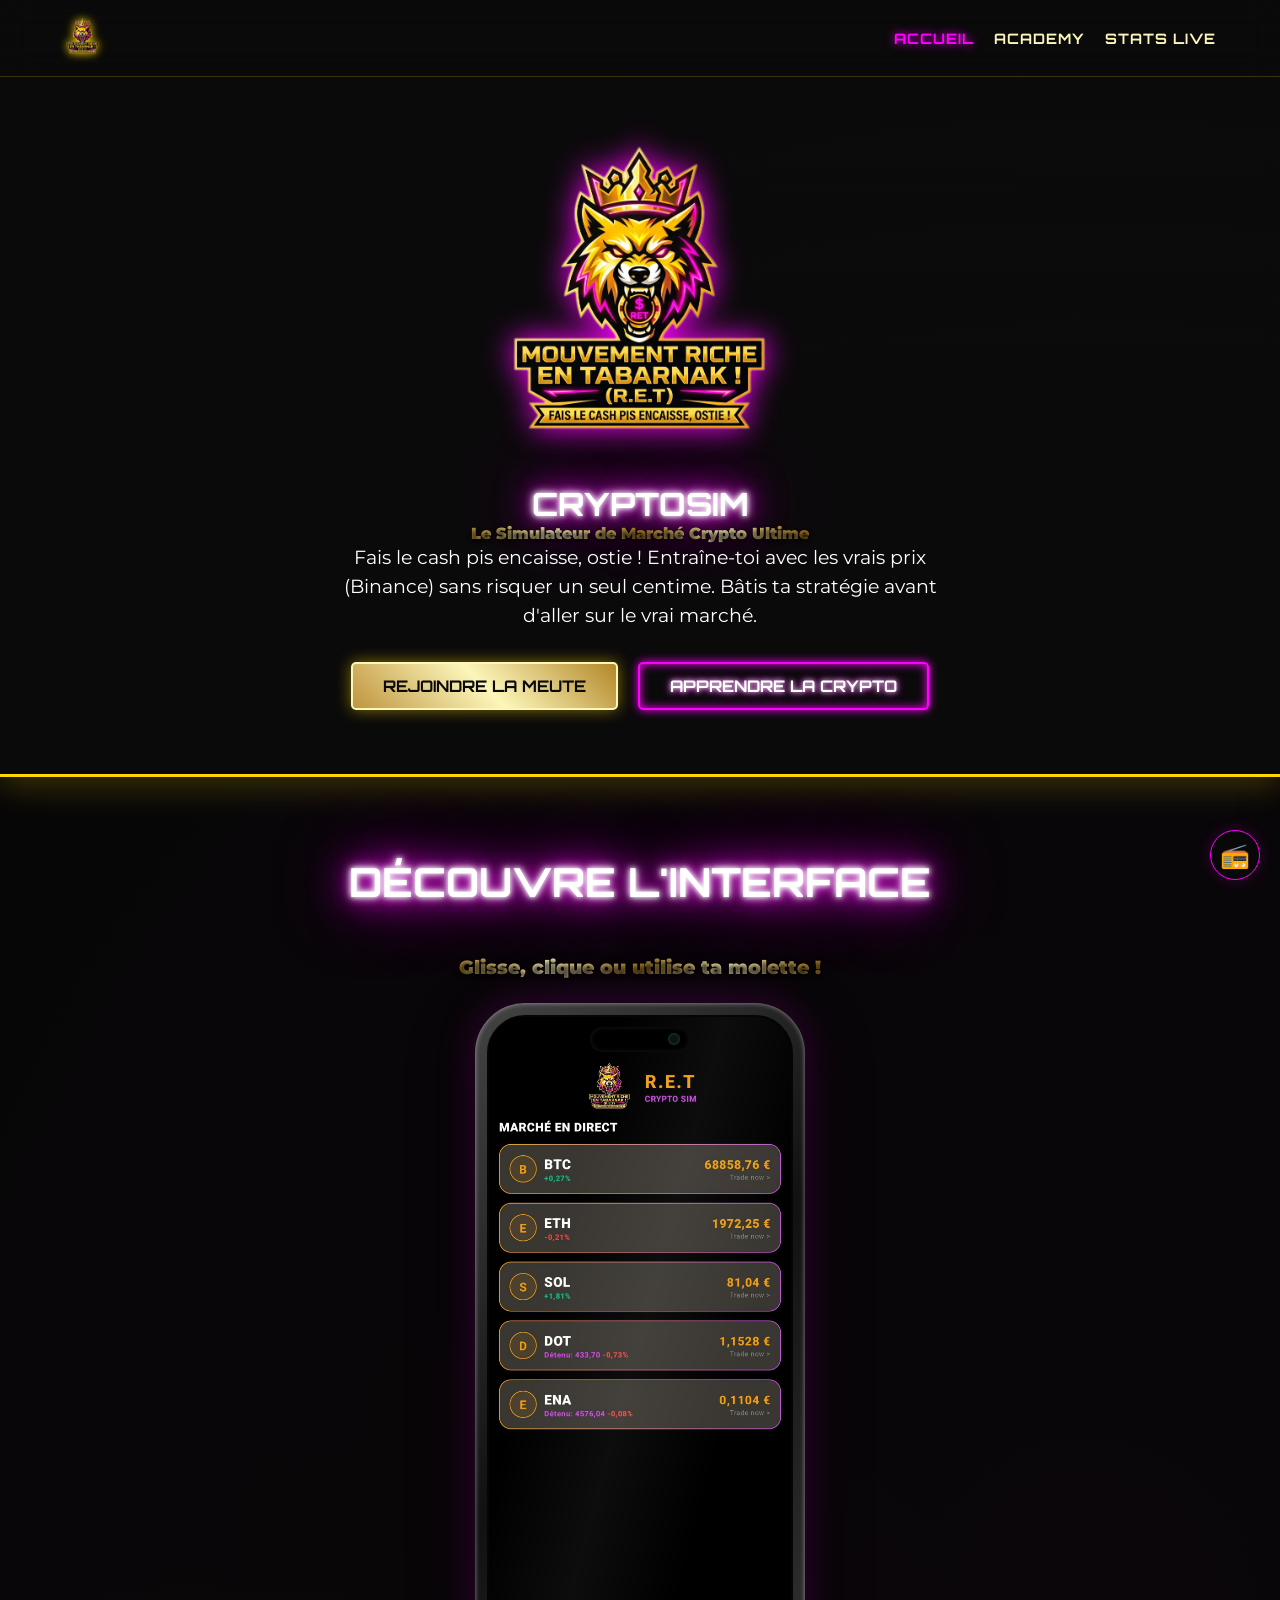
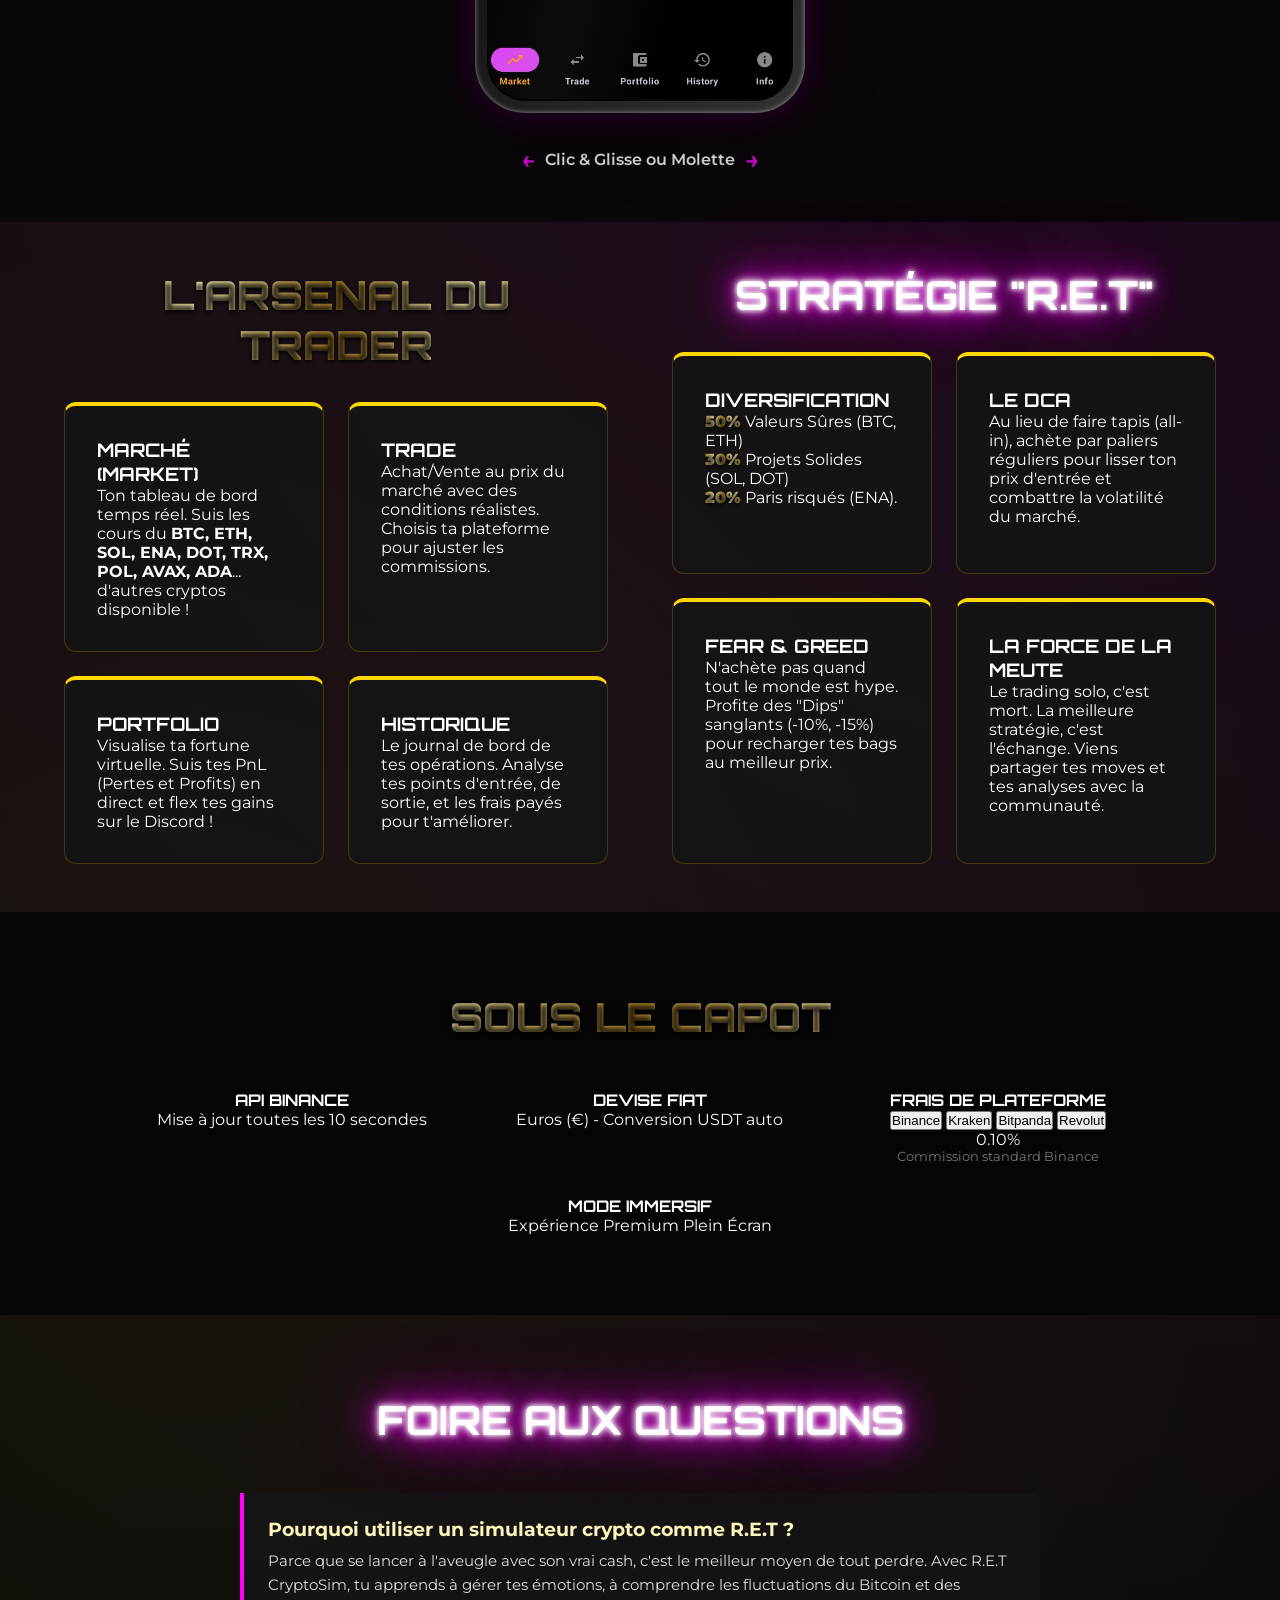
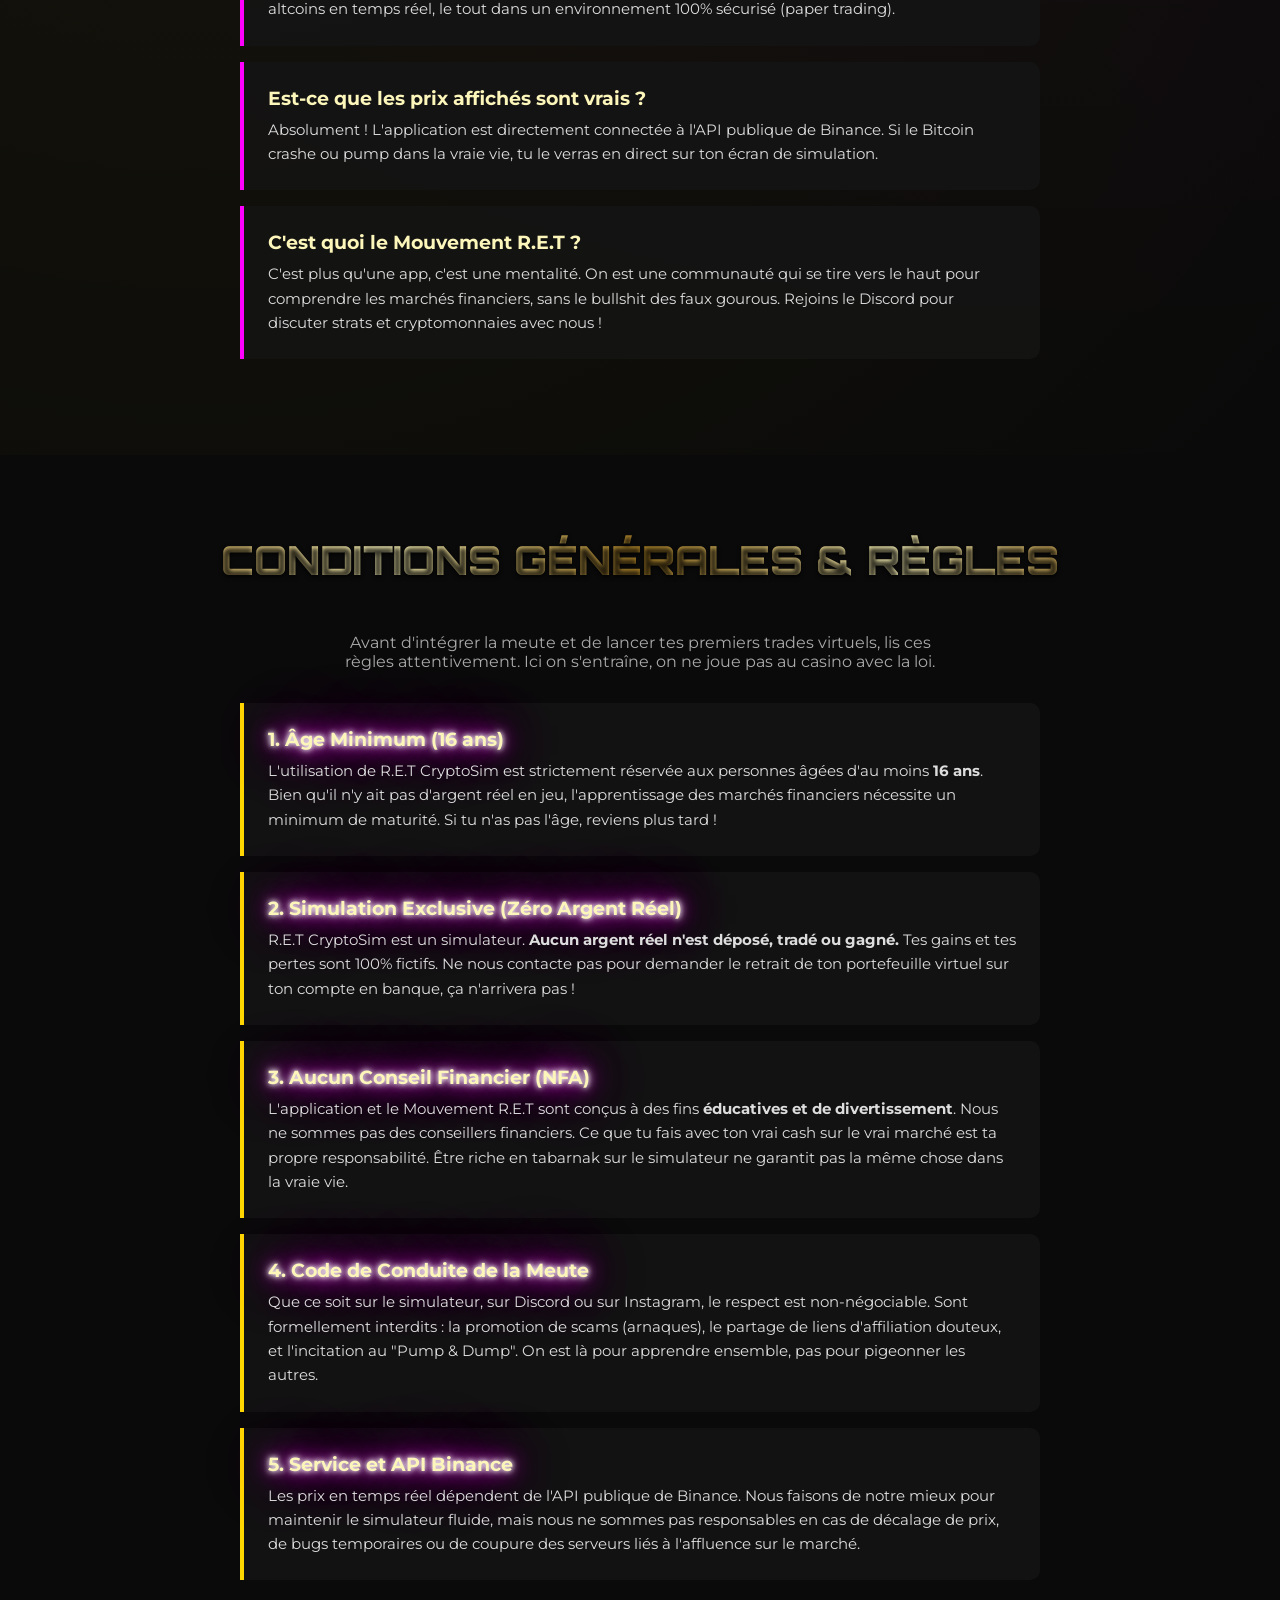
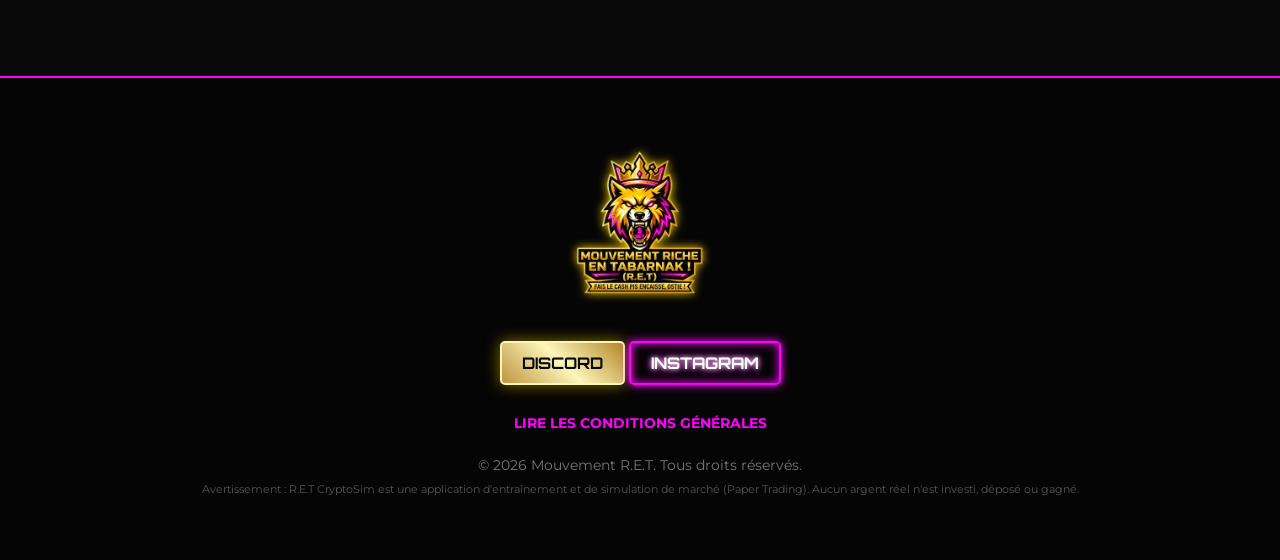
==== index.html @ 74e6efc5 "Add files via upload" ====
<!DOCTYPE html>
<html lang="fr">
<head>
    <meta charset="UTF-8">
    <meta name="viewport" content="width=device-width, initial-scale=1.0">
	
	<link rel="icon" type="image/png" href="favicon.png">
    <link rel="apple-touch-icon" href="favicon.png">
    
    <title>Mouvement R.E.T - Sim Trading Crypto (Riche en Tabarnak)</title>
    <meta name="description" content="Deviens Riche en Tabarnak sans risquer ton loyer. R.E.T CryptoSim est le simulateur ultime pour s'entraîner au trading de cryptos (BTC, ETH, SOL) avec les vrais prix Binance en temps réel.">
    <meta name="keywords" content="R.E.T CryptoSim, simulateur crypto, simulation trading, prix binance temps réel, apprendre trading crypto, riche en tabarnak, portefeuille crypto virtuel">
    <meta name="author" content="Mouvement R.E.T">

    <meta property="og:type" content="website">
    <meta property="og:url" content="https://mret.fr/"> 
    <meta property="og:title" content="R.E.T CryptoSim - Entraîne-toi au trading crypto">
    <meta property="og:description" content="Simule tes trades avec les vrais prix du marché. Zéro perte, 100% adrénaline. Rejoins la meute !">
    <meta property="og:image" content="https://mret.fr/RET01.png"> 
    <meta name="twitter:card" content="summary_large_image">
    <meta name="twitter:title" content="R.E.T CryptoSim">
    <meta name="twitter:description" content="Fais le cash pis encaisse. Le simulateur crypto réaliste branché sur Binance.">
    <meta name="twitter:image" content="https://mret.fr/RET01.png">

    <link href="https://fonts.googleapis.com/css2?family=Montserrat:wght@400;600;800&family=Orbitron:wght@700;900&display=swap" rel="stylesheet">
    <link rel="stylesheet" href="theme.css">
    <style>
        /* Specific page adjustments if any */
        header {
            position: relative;
            display: flex;
            flex-direction: column;
            align-items: center;
            justify-content: center;
            text-align: center;
            padding: 8rem 2rem 4rem 2rem;
            background: linear-gradient(to bottom, rgba(10,10,10,0.6), rgba(10,10,10,1)), url('RET01.png') center/cover no-repeat;
            border-bottom: 3px solid var(--gold-main);
            box-shadow: 0 10px 30px rgba(255, 215, 0, 0.2);
        }

        .logo-main {
            max-width: 300px;
            margin-bottom: 2rem;
            filter: drop-shadow(0 0 15px var(--neon-pink));
        }

        /* Phone Mockup Section */
        #app-preview {
            background-color: rgba(5, 5, 5, 0.8);
            text-align: center;
            display: flex;
            flex-direction: column;
            align-items: center;
            padding-bottom: 3rem; 
        }

        .phone-mockup {
            width: 330px;
            height: 710px;
            border-radius: 50px;
            padding: 12px;
            background: linear-gradient(135deg, #444, #111, #333);
            position: relative;
            box-shadow: 
                0 0 40px rgba(255, 0, 255, 0.2), 
                0 20px 60px rgba(0,0,0,0.9),
                inset 0 0 5px rgba(255, 255, 255, 0.5);
            margin-top: 1.5rem;
        }

        .phone-inner {
            width: 100%; height: 100%;
            background-color: #000; border-radius: 38px;
            position: relative; overflow: hidden; border: 2px solid #050505;
        }

        .phone-notch {
            position: absolute; top: 10px; left: 50%; transform: translateX(-50%);
            width: 100px; height: 25px; background: #000; border-radius: 20px;
            z-index: 10; display: flex; align-items: center; justify-content: flex-end;
            padding-right: 10px; box-shadow: inset 0 0 5px rgba(255,255,255,0.1);
        }

        .phone-notch::after {
            content: ''; width: 12px; height: 12px; background: #111;
            border-radius: 50%; box-shadow: inset 0 0 3px rgba(0, 255, 255, 0.3);
        }

        .phone-glare {
            position: absolute; top: 0; left: 0; width: 150%; height: 150%;
            background: linear-gradient(105deg, rgba(255,255,255,0) 30%, rgba(255,255,255,0.05) 45%, rgba(255,255,255,0) 60%);
            z-index: 5; pointer-events: none; transform: translateX(-20%);
        }

        .phone-screen {
            display: flex; width: 100%; height: 100%; overflow-x: auto;
            scroll-snap-type: x mandatory; scrollbar-width: none;
            -ms-overflow-style: none; cursor: grab;
        }

        .phone-screen:active { cursor: grabbing; }
        .phone-screen::-webkit-scrollbar { display: none; }

        .phone-screen img {
            width: 100%; height: 100%; object-fit: cover;
            flex-shrink: 0; scroll-snap-align: center; pointer-events: none;
        }

        .swipe-indicator {
            margin-top: 2rem; font-size: 1rem; font-weight: 600;
            color: #fff; display: flex; align-items: center; gap: 10px; opacity: 0.8;
        }

        .swipe-icon {
            display: inline-block; animation: swipeAnim 2s infinite ease-in-out;
            color: var(--neon-pink); font-size: 1.5rem;
        }

        @keyframes swipeAnim {
            0% { transform: translateX(-15px); }
            50% { transform: translateX(15px); }
            100% { transform: translateX(-15px); }
        }

        .two-columns {
            display: flex;
            flex-wrap: wrap;
            gap: 4rem;
            padding: 3rem 5%; 
        }

        .col {
            flex: 1;
            min-width: 320px;
            display: flex;
            flex-direction: column;
        }

        .features-grid {
            display: grid;
            grid-template-columns: repeat(2, 1fr); 
            gap: 1.5rem;
            height: 100%; 
        }

        .tech-specs {
            display: flex; justify-content: space-around; flex-wrap: wrap;
            gap: 2rem; text-align: center;
        }

        .faq-container {
            max-width: 800px;
            margin: 0 auto;
        }
        .faq-item {
            background: var(--card-bg);
            border-left: 4px solid var(--neon-pink);
            margin-bottom: 1rem;
            padding: 1.5rem;
            border-radius: 0 10px 10px 0;
        }
        .faq-item h3 {
            color: var(--gold-light);
            margin-bottom: 0.5rem;
            font-size: 1.2rem;
            text-transform: none;
            font-family: 'Montserrat', sans-serif;
        }
        .faq-item p {
            color: #ddd;
            line-height: 1.6;
            font-size: 0.95rem;
        }



        @media (max-width: 1024px) {
            .two-columns { flex-direction: column; gap: 4rem; }
        }

        @media (max-width: 768px) {
            header h1 { font-size: 2.5rem; }
            section { padding: 2.5rem 5%; }
            .two-columns { gap: 3rem; }
            .features-grid { grid-template-columns: 1fr; }
        }
    </style>
</head>
<body>

    <nav class="navbar">
        <a href="index.html"><img src="RETtransp.jpg" alt="Logo R.E.T" class="nav-logo"></a>
        <div class="nav-links">
            <a href="index.html" class="nav-link active">Accueil</a>
            <a href="academy.html" class="nav-link">Academy</a>
            <a href="analytics.html" class="nav-link">Stats Live</a>
        </div>
    </nav>

    <main id="app-content">
    <header>
        <img src="RETtransp.jpg" alt="Logo R.E.T CryptoSim" class="logo-main">
        
        <h1 class="neon-pink-text">CryptoSim</h1>
        <p class="subtitle gold-text">Le Simulateur de Marché Crypto Ultime</p> 
        
        <p style="max-width: 600px; margin: 0 auto 2rem auto; font-size: 1.2rem; line-height: 1.5;">
            Fais le cash pis encaisse, ostie ! Entraîne-toi avec les vrais prix (Binance) sans risquer un seul centime. Bâtis ta stratégie avant d'aller sur le vrai marché.
        </p>
        <div class="btn-container" style="display: flex; gap: 20px; justify-content: center; flex-wrap: wrap;">
            <a href="https://discord.gg/yRrKqXx8cf" target="_blank" class="btn btn-gold">Rejoindre la Meute</a>
            <a href="academy.html" class="btn btn-neon">Apprendre la Crypto</a>
        </div>
    </header>

    <section id="app-preview">
        <h2 class="section-title neon-pink-text">Découvre l'Interface</h2>
        <p class="gold-text" style="font-size: 1.2rem;">Glisse, clique ou utilise ta molette !</p>
        
        <div class="phone-mockup">
            <div class="phone-inner">
                <div class="phone-notch"></div>
                <div class="phone-glare"></div>
                <div class="phone-screen" id="carousel">
                    <img src="Screenshot_2026-05-11-16-02-59-925_ret.cryptosim.jpg" alt="Écran Market - Suivi des prix cryptomonnaies Binance en direct">
                    <img src="Screenshot_2026-05-11-16-03-04-369_ret.cryptosim.jpg" alt="Écran Trade - Passer un ordre d'achat crypto fictif">
                    <img src="Screenshot_2026-05-11-16-03-09-014_ret.cryptosim.jpg" alt="Écran Portfolio - Suivre l'évolution de son portefeuille crypto virtuel">
                    <img src="Screenshot_2026-05-11-16-03-13-149_ret.cryptosim.jpg" alt="Écran Historique - Journal de trading et historique des transactions">
                    <img src="Screenshot_2026-05-11-18-30-07-922_ret.cryptosim.jpg" alt="Écran Info - Configuration et stratégie d'investissement R.E.T">
                </div>
            </div>
        </div>
        
        <div class="swipe-indicator">
            <span class="swipe-icon">←</span> Clic & Glisse ou Molette <span class="swipe-icon">→</span>
        </div>
    </section>

    <section id="dashboard" class="two-columns">
        
        <div class="col">
            <h2 class="section-title gold-text" style="margin-bottom: 2rem;">L'Arsenal du Trader</h2>
            <div class="features-grid">
                <div class="card">
                    <h3>Marché (Market)</h3>
                    <p>Ton tableau de bord temps réel. Suis les cours du <strong>BTC, ETH, SOL, ENA, DOT, TRX, POL, AVAX, ADA</strong>... d'autres cryptos disponible !</p>
                </div>
                <div class="card">
                    <h3>Trade</h3>
                    <p>Achat/Vente au prix du marché avec des conditions réalistes. Choisis ta plateforme pour ajuster les commissions.</p>
                </div>
                <div class="card">
                    <h3>Portfolio</h3>
                    <p>Visualise ta fortune virtuelle. Suis tes PnL (Pertes et Profits) en direct et flex tes gains sur le Discord !</p>
                </div>
                <div class="card">
                    <h3>Historique</h3>
                    <p>Le journal de bord de tes opérations. Analyse tes points d'entrée, de sortie, et les frais payés pour t'améliorer.</p>
                </div>
            </div>
        </div>

        <div class="col">
            <h2 class="section-title neon-pink-text" style="margin-bottom: 2rem;">Stratégie "R.E.T"</h2>
            <div class="features-grid">
                <div class="card">
                    <h3>Diversification</h3>
                    <p><strong class="gold-text">50%</strong> Valeurs Sûres (BTC, ETH)<br><strong class="gold-text">30%</strong> Projets Solides (SOL, DOT)<br><strong class="gold-text">20%</strong> Paris risqués (ENA).</p>
                </div>
                <div class="card">
                    <h3>Le DCA</h3>
                    <p>Au lieu de faire tapis (all-in), achète par paliers réguliers pour lisser ton prix d'entrée et combattre la volatilité du marché.</p>
                </div>
                <div class="card">
                    <h3>Fear & Greed</h3>
                    <p>N'achète pas quand tout le monde est hype. Profite des "Dips" sanglants (-10%, -15%) pour recharger tes bags au meilleur prix.</p>
                </div>
                <div class="card">
                    <h3>La Force de la Meute</h3>
                    <p>Le trading solo, c'est mort. La meilleure stratégie, c'est l'échange. Viens partager tes moves et tes analyses avec la communauté.</p>
                </div>
            </div>
        </div>

    </section>

    <section id="tech" style="background-color: #050505;">
        <h2 class="section-title gold-text">Sous le Capot</h2>
        <div class="tech-specs">
            <div class="spec-item">
                <h4>API Binance</h4>
                <p>Mise à jour toutes les 10 secondes</p>
            </div>
            <div class="spec-item">
                <h4>Devise Fiat</h4>
                <p>Euros (€) - Conversion USDT auto</p>
            </div>
            <div class="spec-item" style="min-width: 250px;">
                <h4>Frais de Plateforme</h4>
                <div class="exchange-selector" id="feeSelector">
                    <button class="exchange-btn active" data-fee="0.10" onclick="updateFee(this, 'Binance')">Binance</button>
                    <button class="exchange-btn" data-fee="0.26" onclick="updateFee(this, 'Kraken')">Kraken</button>
                    <button class="exchange-btn" data-fee="1.49" onclick="updateFee(this, 'Bitpanda')">Bitpanda</button>
                    <button class="exchange-btn" data-fee="1.49" onclick="updateFee(this, 'Revolut')">Revolut</button>
                </div>
                <p class="fee-display"><span id="currentFee">0.10</span>%</p>
                <p id="platformName" style="font-size: 0.8rem; color: #777;">Commission standard Binance</p>
            </div>
            <div class="spec-item">
                <h4>Mode Immersif</h4>
                <p>Expérience Premium Plein Écran</p>
            </div>
        </div>
    </section>

    <section id="faq">
        <h2 class="section-title neon-pink-text">Foire Aux Questions</h2>
        <div class="faq-container">
            <div class="faq-item">
                <h3>Pourquoi utiliser un simulateur crypto comme R.E.T ?</h3>
                <p>Parce que se lancer à l'aveugle avec son vrai cash, c'est le meilleur moyen de tout perdre. Avec R.E.T CryptoSim, tu apprends à gérer tes émotions, à comprendre les fluctuations du Bitcoin et des altcoins en temps réel, le tout dans un environnement 100% sécurisé (paper trading).</p>
            </div>
            <div class="faq-item">
                <h3>Est-ce que les prix affichés sont vrais ?</h3>
                <p>Absolument ! L'application est directement connectée à l'API publique de Binance. Si le Bitcoin crashe ou pump dans la vraie vie, tu le verras en direct sur ton écran de simulation.</p>
            </div>
            <div class="faq-item">
                <h3>C'est quoi le Mouvement R.E.T ?</h3>
                <p>C'est plus qu'une app, c'est une mentalité. On est une communauté qui se tire vers le haut pour comprendre les marchés financiers, sans le bullshit des faux gourous. Rejoins le Discord pour discuter strats et cryptomonnaies avec nous !</p>
            </div>
        </div>
    </section>

    <section id="conditions" style="background-color: var(--bg-black);">
        <h2 class="section-title gold-text">Conditions Générales & Règles</h2>
        <p style="text-align: center; max-width: 600px; margin: 0 auto 2rem auto; color: #aaa;">
            Avant d'intégrer la meute et de lancer tes premiers trades virtuels, lis ces règles attentivement. Ici on s'entraîne, on ne joue pas au casino avec la loi.
        </p>
        
        <div class="faq-container">
            <div class="faq-item" style="border-left-color: var(--gold-main);">
                <h3 class="neon-pink-text">1. Âge Minimum (16 ans)</h3>
                <p>L'utilisation de R.E.T CryptoSim est strictement réservée aux personnes âgées d'au moins <strong>16 ans</strong>. Bien qu'il n'y ait pas d'argent réel en jeu, l'apprentissage des marchés financiers nécessite un minimum de maturité. Si tu n'as pas l'âge, reviens plus tard !</p>
            </div>

            <div class="faq-item" style="border-left-color: var(--gold-main);">
                <h3 class="neon-pink-text">2. Simulation Exclusive (Zéro Argent Réel)</h3>
                <p>R.E.T CryptoSim est un simulateur. <strong>Aucun argent réel n'est déposé, tradé ou gagné.</strong> Tes gains et tes pertes sont 100% fictifs. Ne nous contacte pas pour demander le retrait de ton portefeuille virtuel sur ton compte en banque, ça n'arrivera pas !</p>
            </div>
            
            <div class="faq-item" style="border-left-color: var(--gold-main);">
                <h3 class="neon-pink-text">3. Aucun Conseil Financier (NFA)</h3>
                <p>L'application et le Mouvement R.E.T sont conçus à des fins <strong>éducatives et de divertissement</strong>. Nous ne sommes pas des conseillers financiers. Ce que tu fais avec ton vrai cash sur le vrai marché est ta propre responsabilité. Être riche en tabarnak sur le simulateur ne garantit pas la même chose dans la vraie vie.</p>
            </div>

            <div class="faq-item" style="border-left-color: var(--gold-main);">
                <h3 class="neon-pink-text">4. Code de Conduite de la Meute</h3>
                <p>Que ce soit sur le simulateur, sur Discord ou sur Instagram, le respect est non-négociable. Sont formellement interdits : la promotion de scams (arnaques), le partage de liens d'affiliation douteux, et l'incitation au "Pump & Dump". On est là pour apprendre ensemble, pas pour pigeonner les autres.</p>
            </div>

            <div class="faq-item" style="border-left-color: var(--gold-main);">
                <h3 class="neon-pink-text">5. Service et API Binance</h3>
                <p>Les prix en temps réel dépendent de l'API publique de Binance. Nous faisons de notre mieux pour maintenir le simulateur fluide, mais nous ne sommes pas responsables en cas de décalage de prix, de bugs temporaires ou de coupure des serveurs liés à l'affluence sur le marché.</p>
            </div>
        </div>
    </section>

    <footer>
        <img src="RETtransp.jpg" alt="Logo R.E.T" style="max-width: 150px; filter: drop-shadow(0 0 5px var(--gold-main));">
        <div class="btn-container" style="margin-top: 2rem;">
            <a href="https://discord.gg/yRrKqXx8cf" target="_blank" class="btn btn-gold" style="padding: 10px 20px; font-size: 1rem;">Discord</a>
            <a href="https://www.instagram.com/ret_2027/" target="_blank" class="btn btn-neon" style="padding: 10px 20px; font-size: 1rem;">Instagram</a>
        </div>
        
        <p style="margin-top: 1.5rem;">
            <a href="#conditions" style="color: var(--neon-pink); text-decoration: none; font-size: 0.9rem; font-weight: bold; text-transform: uppercase;">Lire les Conditions Générales</a>
        </p>

        <p style="color: #777; margin-top: 1.5rem; font-size: 0.9rem;">© 2026 Mouvement R.E.T. Tous droits réservés.</p>
        <p style="font-size: 0.7rem; color: #555; margin-top: 0.5rem;">Avertissement : R.E.T CryptoSim est une application d'entraînement et de simulation de marché (Paper Trading). Aucun argent réel n'est investi, déposé ou gagné.</p>
    </footer>

        <script>
            // Script pour le Carrousel Mobile — IIFE to avoid re-declaration on SPA navigation
            (function() {
            const slider = document.getElementById('carousel');
            if (slider) {
                let isDown = false;
                let startX;
                let scrollLeft;

                slider.addEventListener('mousedown', (e) => {
                    isDown = true;
                    slider.style.scrollSnapType = 'none';
                    startX = e.pageX - slider.offsetLeft;
                    scrollLeft = slider.scrollLeft;
                });

                slider.addEventListener('mouseleave', () => {
                    isDown = false;
                    slider.style.scrollSnapType = 'x mandatory';
                });

                slider.addEventListener('mouseup', () => {
                    isDown = false;
                    slider.style.scrollSnapType = 'x mandatory';
                });

                slider.addEventListener('mousemove', (e) => {
                    if (!isDown) return;
                    e.preventDefault();
                    const x = e.pageX - slider.offsetLeft;
                    const walk = (x - startX) * 2;
                    slider.scrollLeft = scrollLeft - walk;
                });

                slider.addEventListener('wheel', (e) => {
                    e.preventDefault(); 
                    const imageWidth = slider.clientWidth;
                    if (e.deltaY > 0) {
                        slider.scrollBy({ left: imageWidth, behavior: 'smooth' });
                    } else {
                        slider.scrollBy({ left: -imageWidth, behavior: 'smooth' });
                    }
                }, { passive: false });
            }
            })();

            // Fee Selector Logic
            function updateFee(btn, platform) {
                // Update buttons
                document.querySelectorAll('.exchange-btn').forEach(b => b.classList.remove('active'));
                btn.classList.add('active');

                // Update text
                const fee = btn.getAttribute('data-fee');
                document.getElementById('currentFee').innerText = fee;
                document.getElementById('platformName').innerText = `Commission standard ${platform}`;
            }
        </script>
    </main>

    <div class="radio-player-widget collapsed" id="radioWidget" onclick="toggleRadioCollapse(event)">
        <div class="radio-toggle" id="radioToggleBtn" onclick="toggleRadioCollapse(event)">✖</div>
        <div class="radio-content" id="radioContent">
            <div class="radio-btn-icon" id="playIcon" onclick="toggleRadio(event)">▶</div>
            <div class="radio-info" onclick="toggleRadio(event)">
                <span class="radio-title">R.E.T Radio</span>
                <span class="radio-status" id="radioStatus">En pause</span>
            </div>
            
            <div class="volume-container" id="volumeContainer">
                <span class="volume-icon" id="muteIcon" onclick="toggleMute(event)">🔊</span>
                <input type="range" id="volSlider" class="volume-slider" min="0" max="1" step="0.01" value="0.5">
            </div>
        </div>
    </div>

    <audio id="retAudio" src="https://stream-289.zeno.fm/3hwzff8eunhvv?zt=eyJhbGciOiJIUzI1NiJ9.eyJzdHJlYW0iOiIzaHd6ZmY4ZXVuaHZ2IiwiaG9zdCI6InN0cmVhbS0yODkuemVuby5mbSIsInJ0dGwiOjUsImp0aSI6Il9GVk5FN3djUmRhNllQQUhZZl9aRkEiLCJpYXQiOjE3Nzg1MjM2MjEsImV4cCI6MTc3ODUyMzY4MX0.fV4Pxn9ZHs5DvtwNcL0A6oMiWC_zOVWSBAC7WTfFqiM" preload="none"></audio>

    <script src="radio.js"></script>
    <script src="router.js"></script>
</body>
</html>
---- theme.css ----
/* RET Global Theme System */
:root {
    --neon-pink: #ff00ff;
    --neon-pink-dark: #b300b3;
    --gold-light: #fcf6ba;
    --gold-main: #ffd700;
    --gold-dark: #aa771c;
    --bg-black: #0a0a0a;
    --card-bg: rgba(20, 20, 20, 0.85);
    --border-color: rgba(255, 215, 0, 0.2);
    --transition-fast: 0.3s ease;
}

* {
    box-sizing: border-box;
    margin: 0;
    padding: 0;
    scroll-behavior: smooth;
}

body {
    background-color: var(--bg-black);
    color: #ffffff;
    font-family: 'Montserrat', sans-serif;
    background-image: 
        radial-gradient(circle at 15% 50%, rgba(255, 215, 0, 0.05) 0%, transparent 50%),
        radial-gradient(circle at 85% 30%, rgba(255, 0, 255, 0.08) 0%, transparent 50%);
    overflow-x: hidden;
}

/* Typography */
h1, h2, h3, h4, .neon-title {
    font-family: 'Orbitron', sans-serif;
    text-transform: uppercase;
    overflow-wrap: break-word;
    hyphens: auto;
}

.neon-pink-text {
    color: #fff;
    text-shadow:
        0 0 5px #fff,
        0 0 10px #fff,
        0 0 20px var(--neon-pink),
        0 0 40px var(--neon-pink),
        0 0 80px var(--neon-pink);
}

.gold-text {
    background: linear-gradient(to right, #bf953f, var(--gold-light), #b38728, var(--gold-light), var(--gold-dark));
    -webkit-background-clip: text;
    background-clip: text;
    color: transparent;
    font-weight: 900;
    text-shadow: 0px 2px 4px rgba(0,0,0,0.8);
}

/* Navigation */
.navbar {
    position: fixed;
    top: 0;
    left: 0;
    right: 0;
    z-index: 1000;
    background: rgba(10, 10, 10, 0.8);
    backdrop-filter: blur(15px);
    border-bottom: 1px solid var(--border-color);
    padding: 1rem 5%;
    display: flex;
    align-items: center;
    justify-content: space-between;
}

.nav-logo {
    height: 40px;
    filter: drop-shadow(0 0 5px var(--gold-main));
}

.nav-links {
    display: flex;
    gap: 20px;
}

.nav-link {
    color: var(--gold-light);
    text-decoration: none;
    font-family: 'Orbitron', sans-serif;
    font-size: 0.9rem;
    font-weight: 700;
    text-transform: uppercase;
    letter-spacing: 1px;
    transition: var(--transition-fast);
}

.nav-link:hover, .nav-link.active {
    color: var(--neon-pink);
    text-shadow: 0 0 10px var(--neon-pink);
}

/* Buttons */
.btn {
    display: inline-block;
    padding: 12px 30px;
    font-size: 1rem;
    font-family: 'Orbitron', sans-serif;
    text-decoration: none;
    text-transform: uppercase;
    font-weight: bold;
    border-radius: 5px;
    transition: var(--transition-fast);
    position: relative;
    overflow: hidden;
    z-index: 1;
    cursor: pointer;
    border: none;
}

.btn-gold {
    background: linear-gradient(45deg, #bf953f, var(--gold-light), #b38728);
    color: var(--bg-black);
    border: 2px solid var(--gold-light);
    box-shadow: 0 0 15px rgba(255, 215, 0, 0.5);
}

.btn-gold:hover {
    box-shadow: 0 0 30px rgba(255, 215, 0, 0.8);
    transform: translateY(-3px);
}

.btn-neon {
    background: transparent;
    color: #fff;
    border: 2px solid var(--neon-pink);
    box-shadow: 0 0 10px var(--neon-pink), inset 0 0 10px var(--neon-pink);
    text-shadow: 0 0 5px #fff, 0 0 10px var(--neon-pink);
}

.btn-neon:hover {
    background: var(--neon-pink);
    box-shadow: 0 0 30px var(--neon-pink), inset 0 0 20px var(--neon-pink-dark);
    transform: translateY(-3px);
}

/* Cards */
.card {
    background: var(--card-bg);
    border: 1px solid var(--border-color);
    border-top: 4px solid var(--gold-main);
    padding: 2rem;
    border-radius: 12px;
    transition: var(--transition-fast);
    position: relative;
    overflow: hidden;
}

.card:hover {
    transform: translateY(-5px);
    box-shadow: 0 10px 30px rgba(255, 215, 0, 0.1);
    border-color: var(--neon-pink);
}

/* Footer */
footer {
    text-align: center;
    padding: 4rem 2rem;
    background: #050505;
    border-top: 2px solid var(--neon-pink);
}

/* Sections */
section {
    padding: 5rem 10%;
}

.section-title {
    text-align: center;
    font-size: clamp(1.8rem, 8vw, 2.5rem);
    margin-bottom: 3rem;
}

/* Utility */
.text-center { text-align: center; }
.m-auto { margin: 0 auto; }

/* =========================================
   GLOBAL UTILITIES & ENHANCEMENTS
   ========================================= */

/* Animations */
.fade-in { 
    animation: fadeIn 0.8s cubic-bezier(0.4, 0, 0.2, 1) forwards; 
    opacity: 0; 
    transform: translateY(20px); 
}
.delay-1 { animation-delay: 0.2s; }
.delay-2 { animation-delay: 0.4s; }

@keyframes fadeIn {
    to { opacity: 1; transform: translateY(0); }
}

/* Grids */
.grid-2 {
    display: grid;
    grid-template-columns: repeat(auto-fit, minmax(300px, 1fr));
    gap: 24px;
    width: 100%;
}

/* Subtitles */
.section-subtitle {
    text-align: center;
    color: #94a3b8;
    max-width: 600px;
    margin: 0 auto 40px;
    line-height: 1.6;
    font-size: 1.1rem;
}

/* Enhanced Card Elements */
.card-label {
    font-size: 0.9rem;
    color: #94a3b8;
    text-transform: uppercase;
    letter-spacing: 1px;
    margin-bottom: 8px;
    font-weight: 600;
}

.card-value {
    font-size: 2.5rem;
    font-weight: 900;
    font-family: 'Orbitron', sans-serif;
    margin-bottom: 16px;
    text-shadow: 0 0 15px rgba(255, 255, 255, 0.1);
}

.card-value.gold { color: var(--gold-main); text-shadow: 0 0 15px rgba(255, 215, 0, 0.4); }
.card-value.purple { color: var(--neon-pink); text-shadow: 0 0 15px rgba(255, 0, 255, 0.4); }

.stat-row {
    display: flex;
    justify-content: space-between;
    align-items: center;
    padding: 10px 0;
    border-top: 1px solid rgba(255, 255, 255, 0.05);
}

.stat-row:first-of-type {
    margin-top: 10px;
}

.stat-label {
    color: #94a3b8;
    font-size: 0.85rem;
    font-weight: 600;
}

.stat-value {
    font-weight: 800;
    font-size: 0.95rem;
}

/* Forms & Inputs */
.input-group {
    display: flex;
    gap: 10px;
    margin-bottom: 15px;
    flex-wrap: wrap;
}

input, select, textarea {
    background: rgba(10, 10, 10, 0.8);
    border: 1px solid var(--border-color);
    color: #fff;
    padding: 12px 16px;
    border-radius: 8px;
    font-family: 'Montserrat', sans-serif;
    font-size: 0.95rem;
    outline: none;
    transition: var(--transition-fast);
}

input:focus, select:focus, textarea:focus {
    border-color: var(--gold-main);
    box-shadow: 0 0 15px rgba(255, 215, 0, 0.2);
}

textarea {
    width: 100%;
    height: 120px;
    resize: vertical;
    line-height: 1.5;
}

/* --- Global Radio Player Widget --- */
.radio-player-widget {
    position: fixed;
    bottom: 20px;
    right: 20px;
    background: rgba(10, 10, 10, 0.85);
    border: 1px solid var(--neon-pink);
    padding: 10px 20px;
    border-radius: 50px;
    display: flex;
    align-items: center;
    gap: 15px;
    z-index: 9999;
    box-shadow: 0 0 15px rgba(255, 0, 255, 0.2);
    transition: all 0.4s cubic-bezier(0.175, 0.885, 0.32, 1.275);
    backdrop-filter: blur(10px);
}

.radio-player-widget:hover {
    box-shadow: 0 0 25px rgba(255, 0, 255, 0.5);
    border-color: var(--gold-main);
}

.radio-player-widget.playing {
    animation: pulse-glow 2s infinite;
}

@keyframes pulse-glow {
    0% { box-shadow: 0 0 10px rgba(255, 0, 255, 0.2); }
    50% { box-shadow: 0 0 30px rgba(255, 0, 255, 0.6); }
    100% { box-shadow: 0 0 10px rgba(255, 0, 255, 0.2); }
}

/* Collapsed State */
.radio-player-widget.collapsed {
    padding: 10px;
    width: 50px;
    height: 50px;
    justify-content: center;
    border-radius: 50%;
    cursor: pointer;
}

.radio-player-widget.collapsed .radio-content {
    display: none;
}

.radio-player-widget.collapsed .radio-toggle {
    display: none; /* Hide minus button */
}

.radio-player-widget.collapsed::after {
    content: "📻";
    font-size: 1.5rem;
    display: block;
}

.radio-content {
    display: flex;
    align-items: center;
    gap: 15px;
}

.radio-toggle {
    cursor: pointer;
    color: #94a3b8;
    display: flex;
    align-items: center;
    justify-content: center;
    transition: 0.3s;
    font-size: 1.2rem;
    padding: 5px;
}

.radio-toggle:hover {
    color: var(--gold-main);
}

.radio-btn-icon, .radio-info {
    cursor: pointer;
}

.radio-btn-icon {
    font-size: 1.5rem;
    color: var(--gold-main);
    text-shadow: 0 0 10px rgba(255, 215, 0, 0.4);
    transition: 0.3s;
    min-width: 30px;
    text-align: center;
}

.radio-btn-icon:hover {
    transform: scale(1.1);
    color: var(--neon-pink);
}

.radio-info {
    display: flex;
    flex-direction: column;
    min-width: 100px;
}

.radio-title {
    font-family: 'Orbitron', sans-serif;
    font-weight: 900;
    font-size: 0.8rem;
    color: var(--gold-light);
    letter-spacing: 1px;
}

.radio-status {
    font-size: 0.7rem;
    color: #94a3b8;
    text-transform: uppercase;
    font-weight: 700;
}

/* Volume System Fix */
.volume-container {
    display: flex;
    align-items: center;
    gap: 12px;
    background: rgba(255, 255, 255, 0.05);
    padding: 5px 15px;
    border-radius: 20px;
    border: 1px solid rgba(255, 215, 0, 0.1);
    flex: 1; /* Take remaining space */
    min-width: 150px;
}

.volume-icon {
    cursor: pointer;
    font-size: 1.2rem;
    transition: 0.3s;
    user-select: none;
}

.volume-icon:hover {
    transform: scale(1.2);
}

.volume-slider {
    -webkit-appearance: none;
    width: 100%;
    height: 6px;
    background: rgba(255, 255, 255, 0.1);
    border-radius: 5px;
    outline: none;
    cursor: pointer;
    border: none; /* Reset default border if any */
    padding: 0;
}

.volume-slider::-webkit-slider-thumb {
    -webkit-appearance: none;
    appearance: none;
    width: 14px;
    height: 14px;
    background: var(--gold-main);
    border-radius: 50%;
    box-shadow: 0 0 10px var(--gold-main);
    transition: 0.2s;
}

.volume-slider::-webkit-slider-thumb:hover {
    background: var(--neon-pink);
    box-shadow: 0 0 15px var(--neon-pink);
    transform: scale(1.2);
}

.volume-slider::-moz-range-thumb {
    width: 14px;
    height: 14px;
    background: var(--gold-main);
    border-radius: 50%;
    border: none;
    box-shadow: 0 0 10px var(--gold-main);
    transition: 0.2s;
}

.volume-slider::-moz-range-thumb:hover {
    background: var(--neon-pink);
    box-shadow: 0 0 15px var(--neon-pink);
    transform: scale(1.2);
}

/* Responsive adjustments */
@media (max-width: 600px) {
    .radio-player-widget:not(.collapsed) {
        width: calc(100% - 40px);
        left: 20px;
        right: 20px;
        padding: 10px 15px;
    }
    
    .radio-info {
        display: none; /* Hide text on small mobiles to save space */
    }
}

/* Binance Sticky Bar */
.binance-sticky {
    position: fixed;
    bottom: 0;
    left: 0;
    right: 0;
    background: rgba(10, 10, 10, 0.98);
    backdrop-filter: blur(15px);
    border-top: 1px solid var(--gold-main);
    padding: 12px 20px;
    display: flex;
    justify-content: center;
    align-items: center;
    gap: 20px;
    z-index: 1000;
    box-shadow: 0 -10px 40px rgba(0,0,0,0.8);
    min-height: 70px;
}

@media (max-width: 768px) {
    .binance-sticky {
        flex-direction: column;
        text-align: center;
        gap: 12px;
        padding: 15px 20px;
    }
}
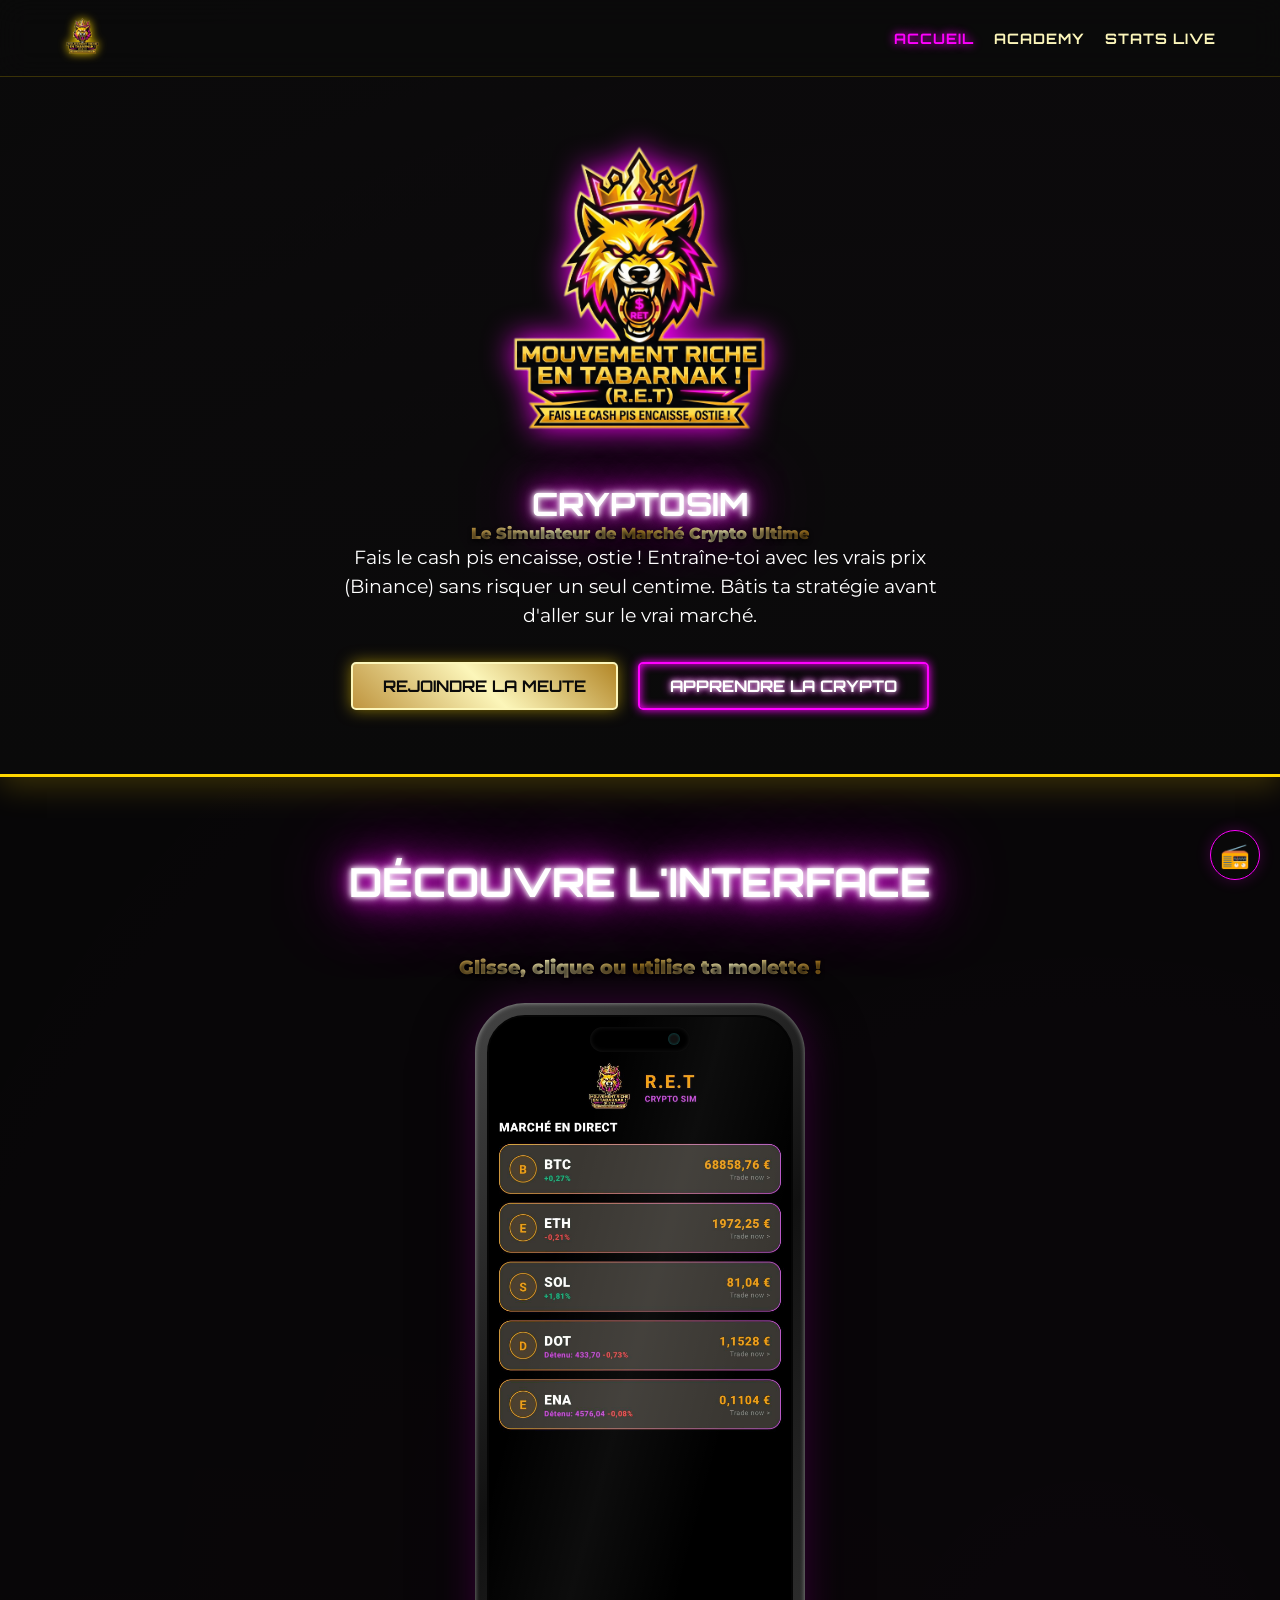
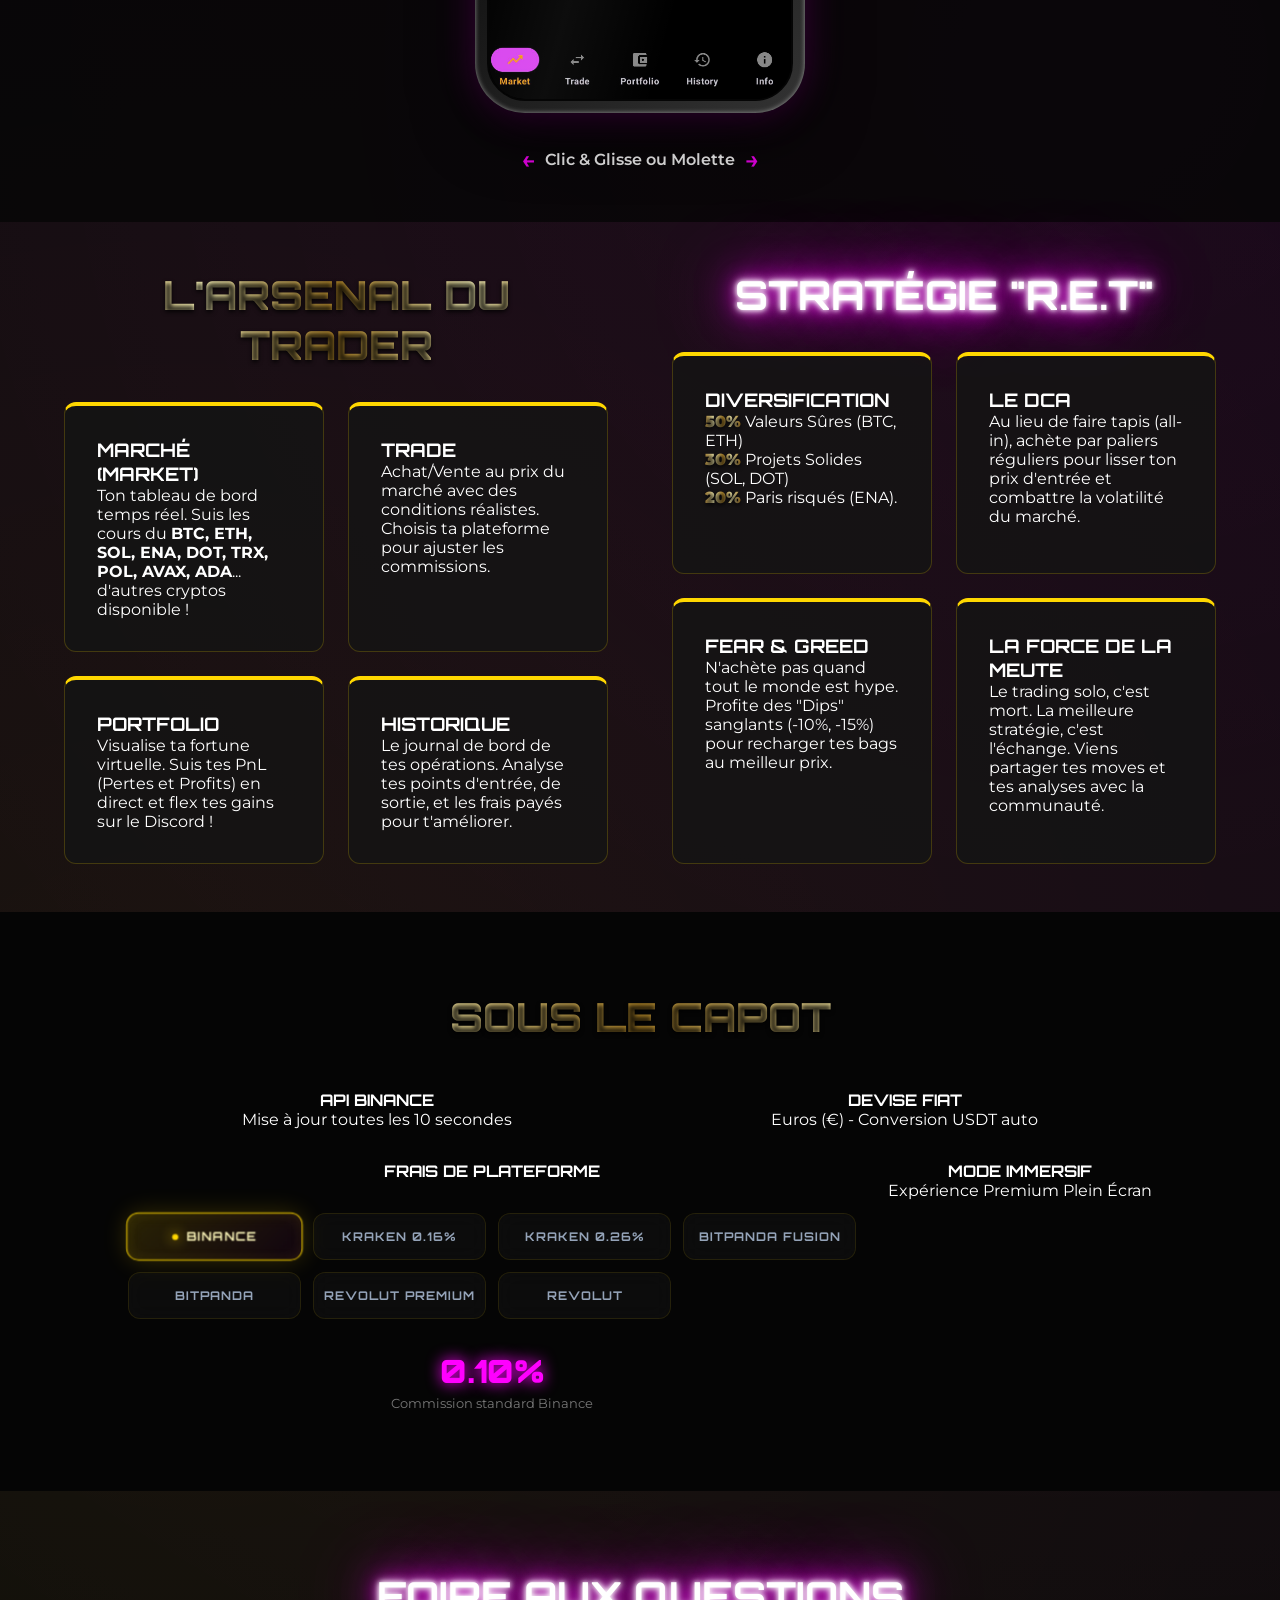
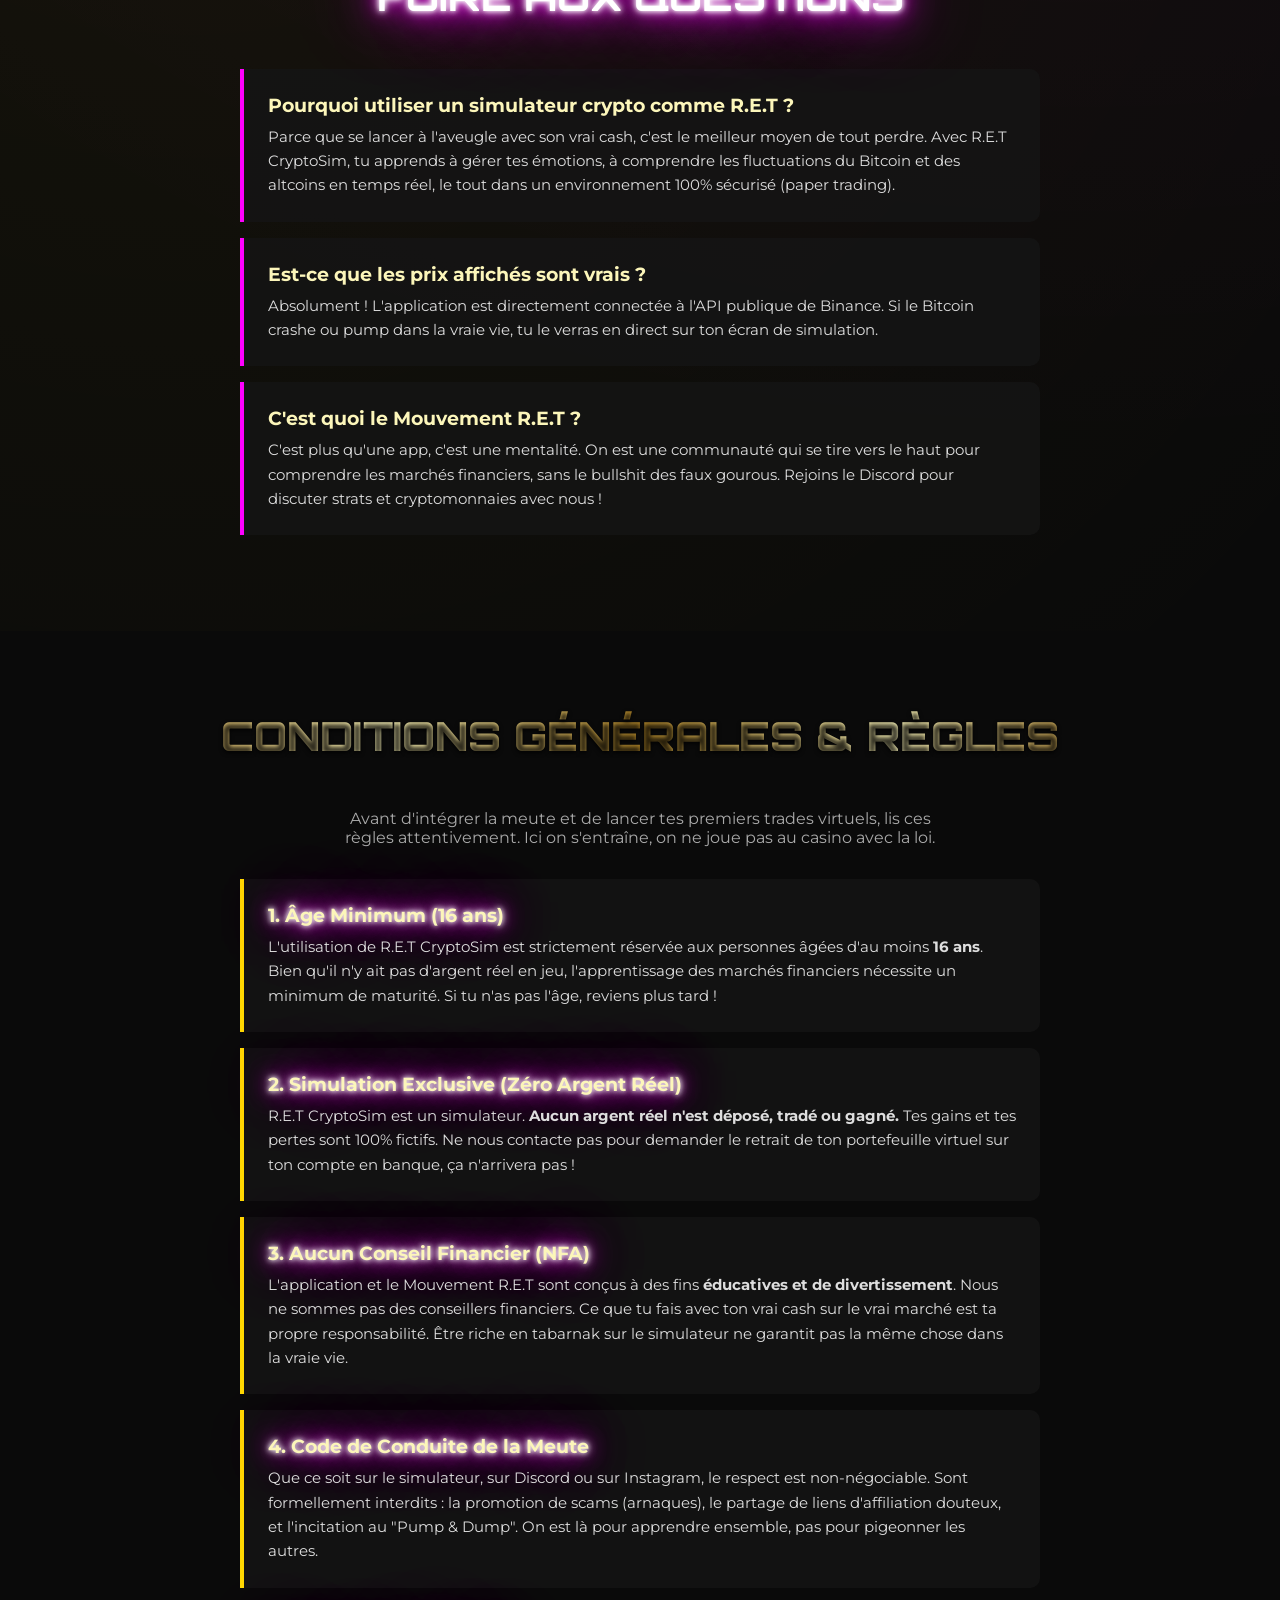
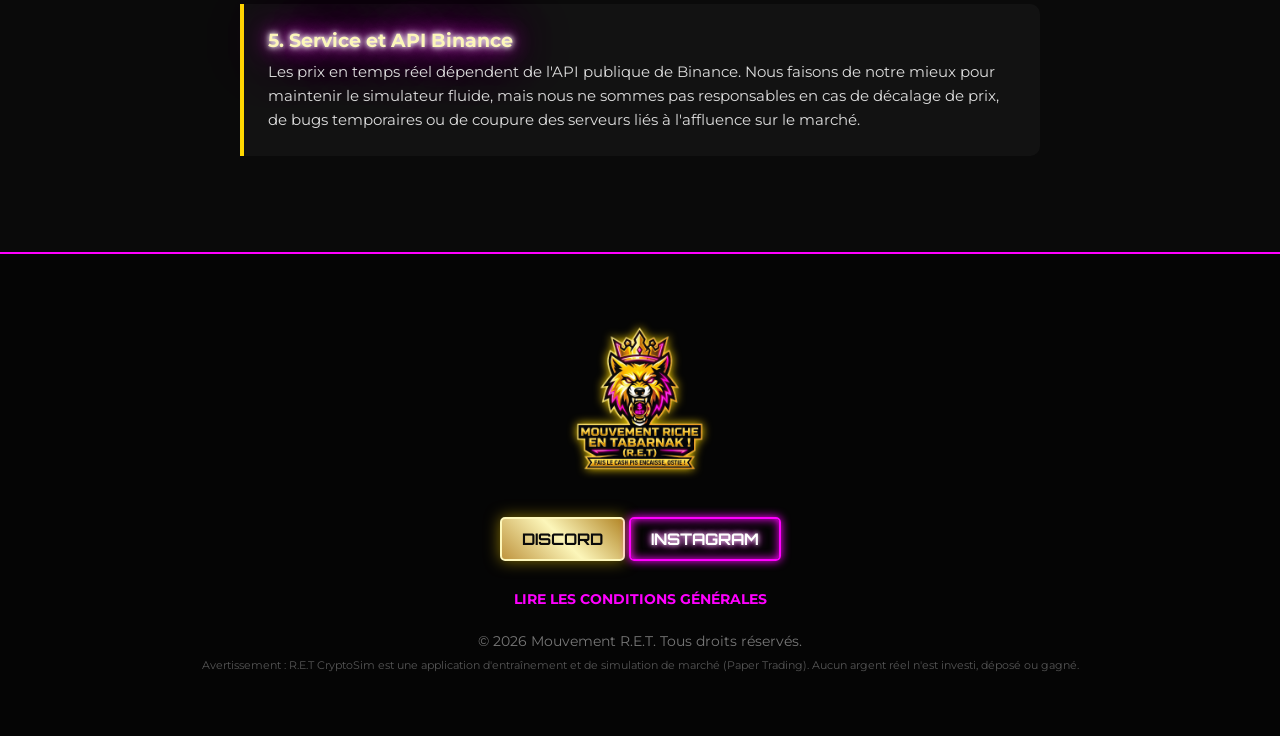
==== commit 3a6527be: "Add files via upload" ====
--- a/index.html
+++ b/index.html
@@ -300,8 +300,11 @@
                 <h4>Frais de Plateforme</h4>
                 <div class="exchange-selector" id="feeSelector">
                     <button class="exchange-btn active" data-fee="0.10" onclick="updateFee(this, 'Binance')">Binance</button>
-                    <button class="exchange-btn" data-fee="0.26" onclick="updateFee(this, 'Kraken')">Kraken</button>
+                    <button class="exchange-btn" data-fee="0.16" onclick="updateFee(this, 'Kraken Pro')">Kraken 0.16%</button>
+                    <button class="exchange-btn" data-fee="0.26" onclick="updateFee(this, 'Kraken')">Kraken 0.26%</button>
+                    <button class="exchange-btn" data-fee="0.25" onclick="updateFee(this, 'Bitpanda Fusion')">Bitpanda Fusion</button>
                     <button class="exchange-btn" data-fee="1.49" onclick="updateFee(this, 'Bitpanda')">Bitpanda</button>
+                    <button class="exchange-btn" data-fee="0.99" onclick="updateFee(this, 'Revolut Premium')">Revolut Premium</button>
                     <button class="exchange-btn" data-fee="1.49" onclick="updateFee(this, 'Revolut')">Revolut</button>
                 </div>
                 <p class="fee-display"><span id="currentFee">0.10</span>%</p>
--- a/theme.css
+++ b/theme.css
@@ -520,3 +520,98 @@
         padding: 15px 20px;
     }
 }
+
+/* Exchange Selector */
+.exchange-selector {
+    display: grid;
+    grid-template-columns: repeat(2, 1fr);
+    gap: 12px;
+    margin: 2rem 0;
+}
+
+.exchange-btn {
+    background: rgba(255, 255, 255, 0.03);
+    backdrop-filter: blur(10px);
+    border: 1px solid rgba(255, 215, 0, 0.1);
+    color: #94a3b8;
+    padding: 15px 10px;
+    border-radius: 12px;
+    cursor: pointer;
+    font-family: 'Orbitron', sans-serif;
+    font-size: 0.75rem;
+    font-weight: 700;
+    text-transform: uppercase;
+    letter-spacing: 1px;
+    transition: all 0.4s cubic-bezier(0.175, 0.885, 0.32, 1.275);
+    position: relative;
+    overflow: hidden;
+    display: flex;
+    align-items: center;
+    justify-content: center;
+    gap: 8px;
+}
+
+.exchange-btn::after {
+    content: '';
+    position: absolute;
+    top: -50%;
+    left: -60%;
+    width: 20%;
+    height: 200%;
+    background: rgba(255, 255, 255, 0.1);
+    transform: rotate(30deg);
+    transition: 0s;
+}
+
+.exchange-btn:hover::after {
+    left: 140%;
+    transition: 0.6s;
+}
+
+.exchange-btn:hover {
+    border-color: var(--neon-pink);
+    color: #fff;
+    transform: translateY(-3px);
+    box-shadow: 0 5px 15px rgba(255, 0, 255, 0.3);
+}
+
+.exchange-btn.active {
+    background: linear-gradient(135deg, rgba(255, 215, 0, 0.15), rgba(255, 0, 255, 0.05));
+    border-color: var(--gold-main);
+    color: var(--gold-light);
+    box-shadow: 
+        0 0 25px rgba(255, 215, 0, 0.2),
+        inset 0 0 15px rgba(255, 215, 0, 0.1);
+    transform: scale(1.02);
+}
+
+.exchange-btn.active::before {
+    content: '';
+    width: 6px;
+    height: 6px;
+    background: var(--gold-main);
+    border-radius: 50%;
+    box-shadow: 0 0 12px var(--gold-main);
+    animation: pulse-gold 2s infinite;
+}
+
+@keyframes pulse-gold {
+    0% { transform: scale(1); opacity: 1; }
+    50% { transform: scale(1.5); opacity: 0.7; }
+    100% { transform: scale(1); opacity: 1; }
+}
+
+.fee-display {
+    font-size: 2rem;
+    font-weight: 900;
+    color: var(--neon-pink);
+    text-shadow: 0 0 15px var(--neon-pink);
+    margin: 15px 0 5px 0;
+    font-family: 'Orbitron', sans-serif;
+}
+
+@media (min-width: 480px) {
+    .exchange-selector {
+        grid-template-columns: repeat(4, 1fr);
+    }
+}
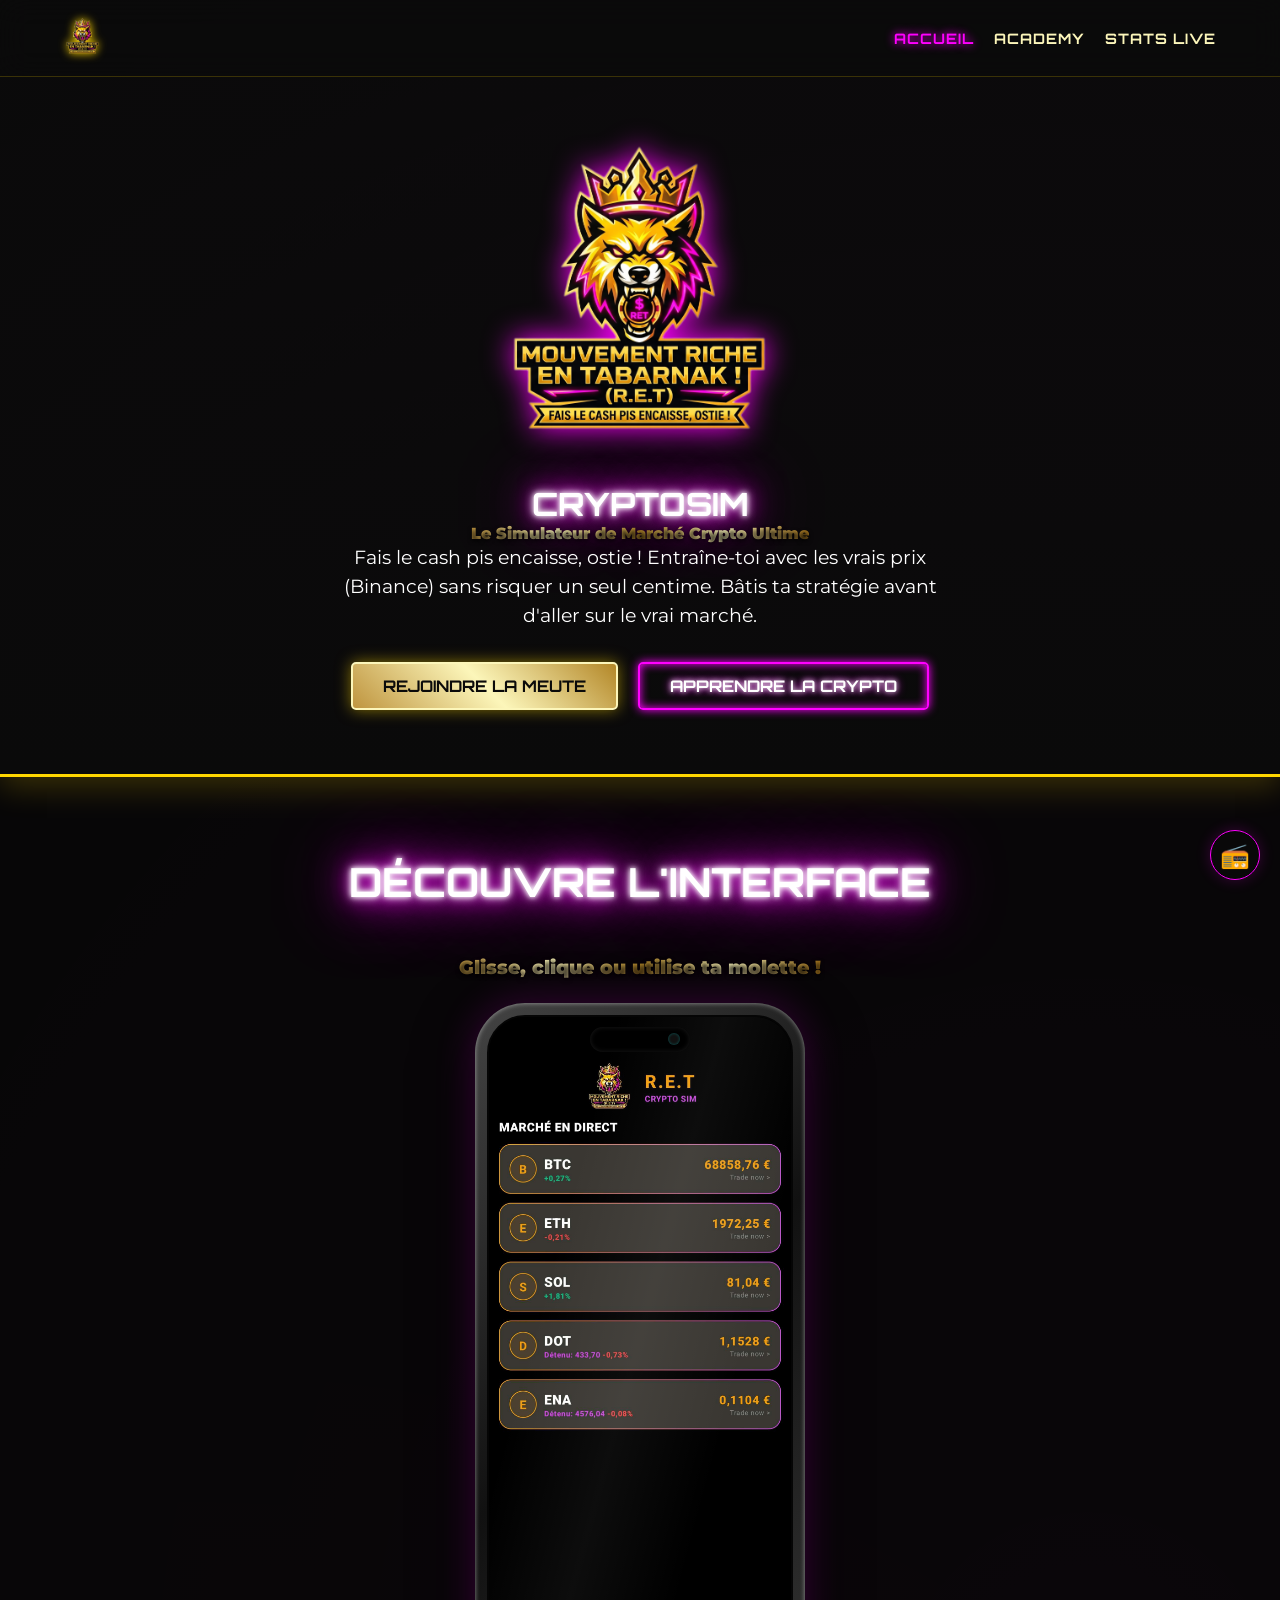
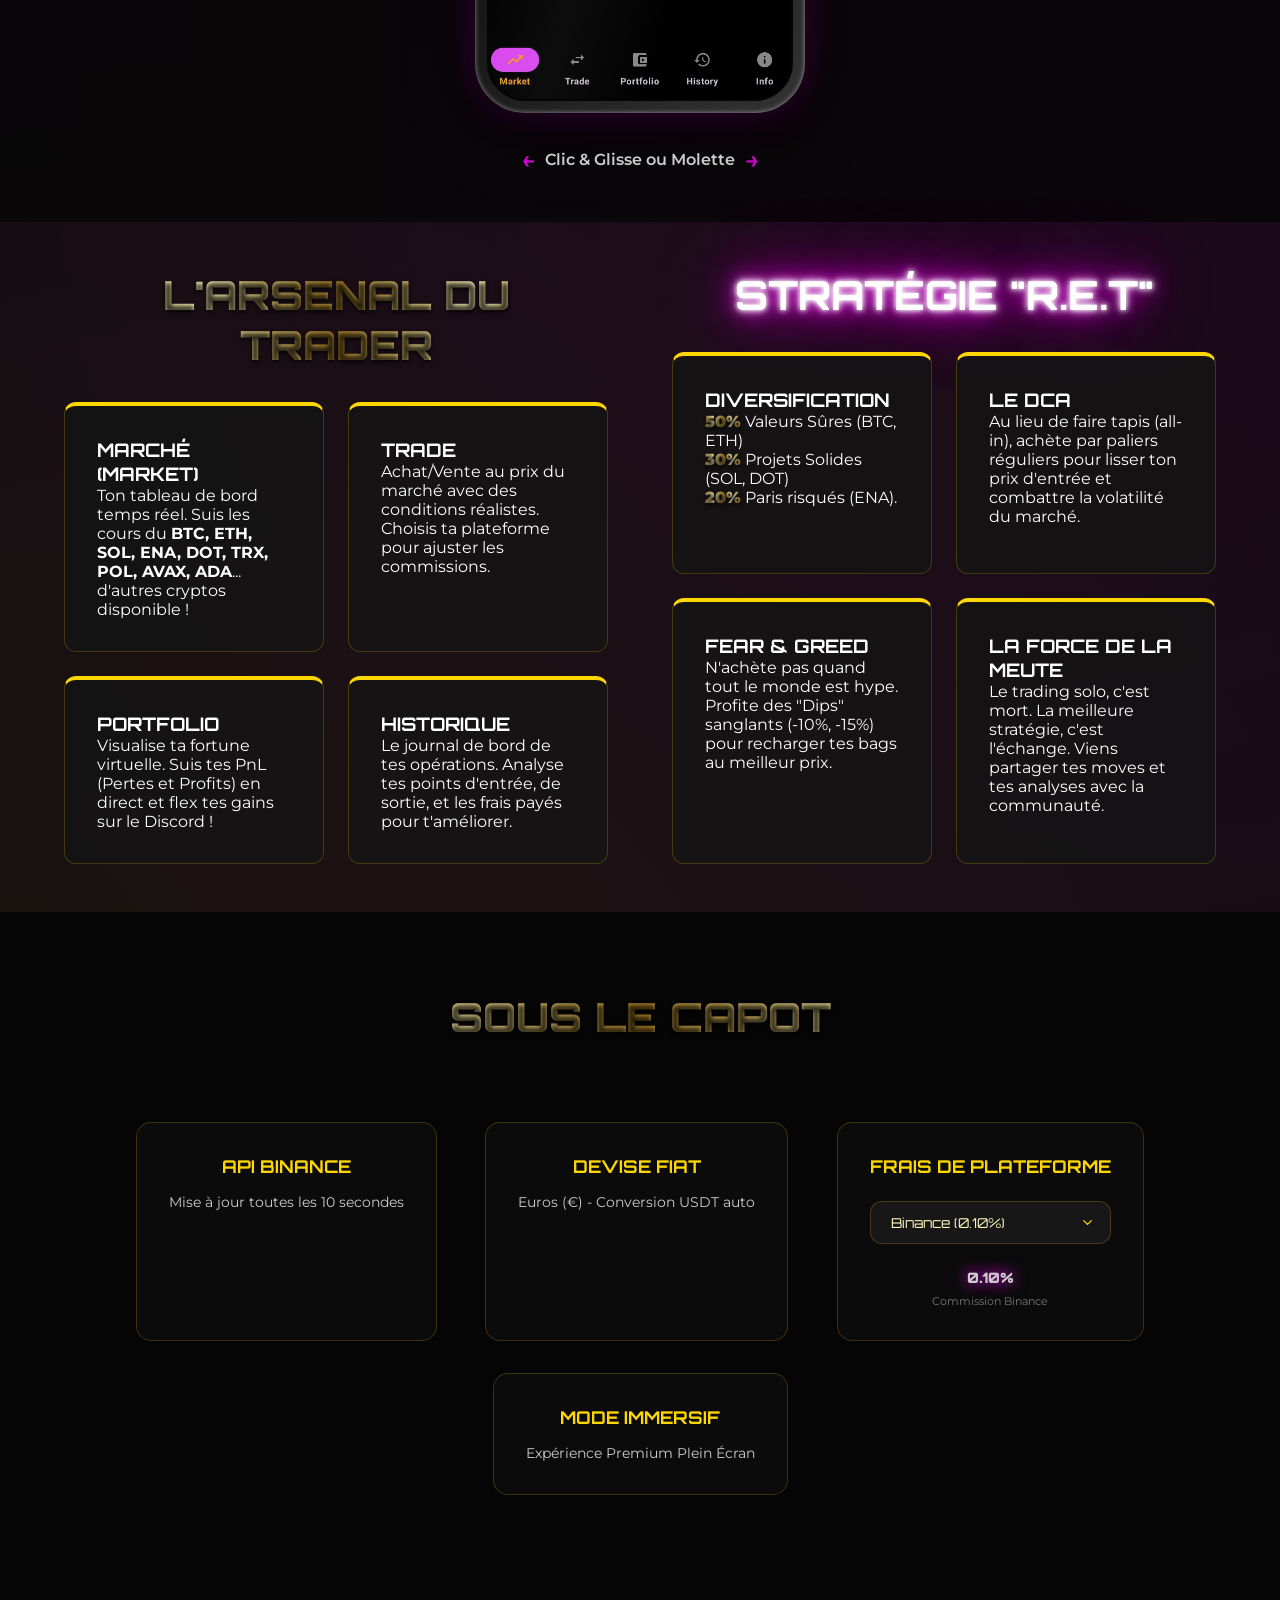
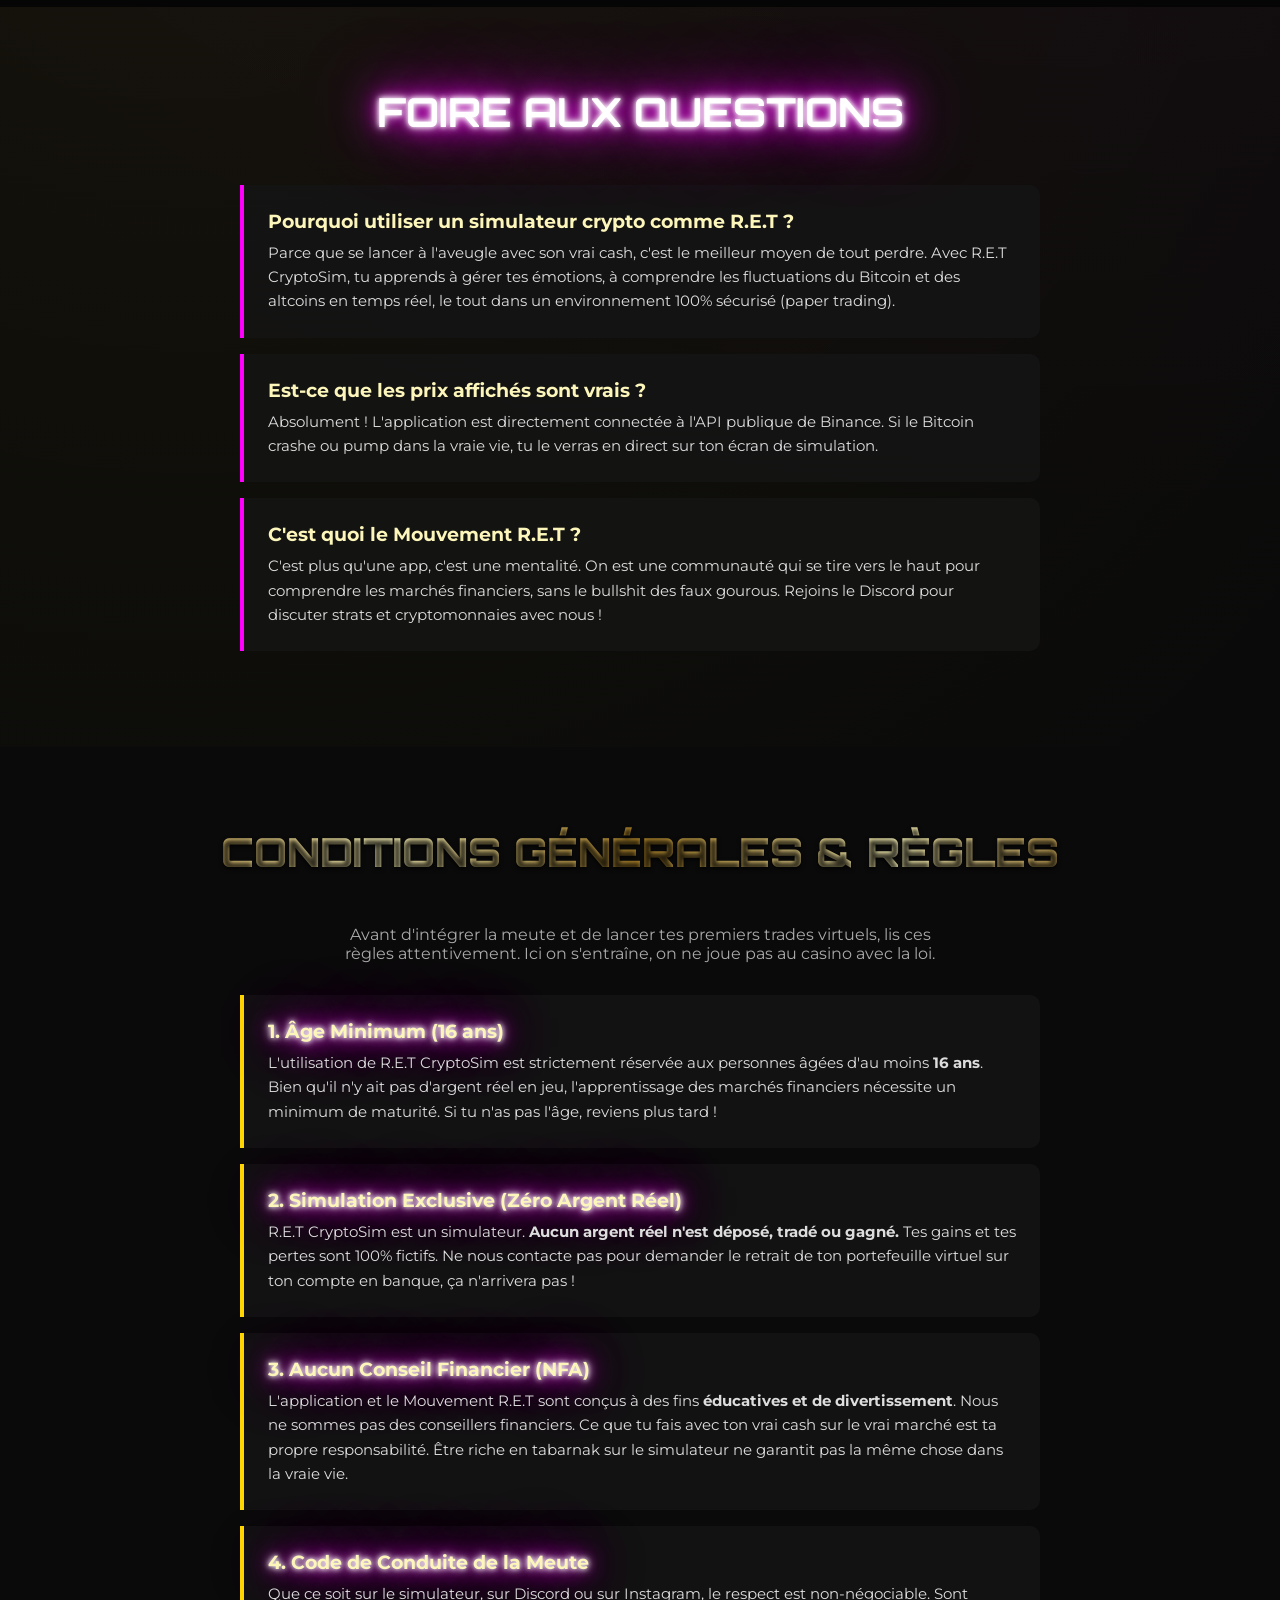
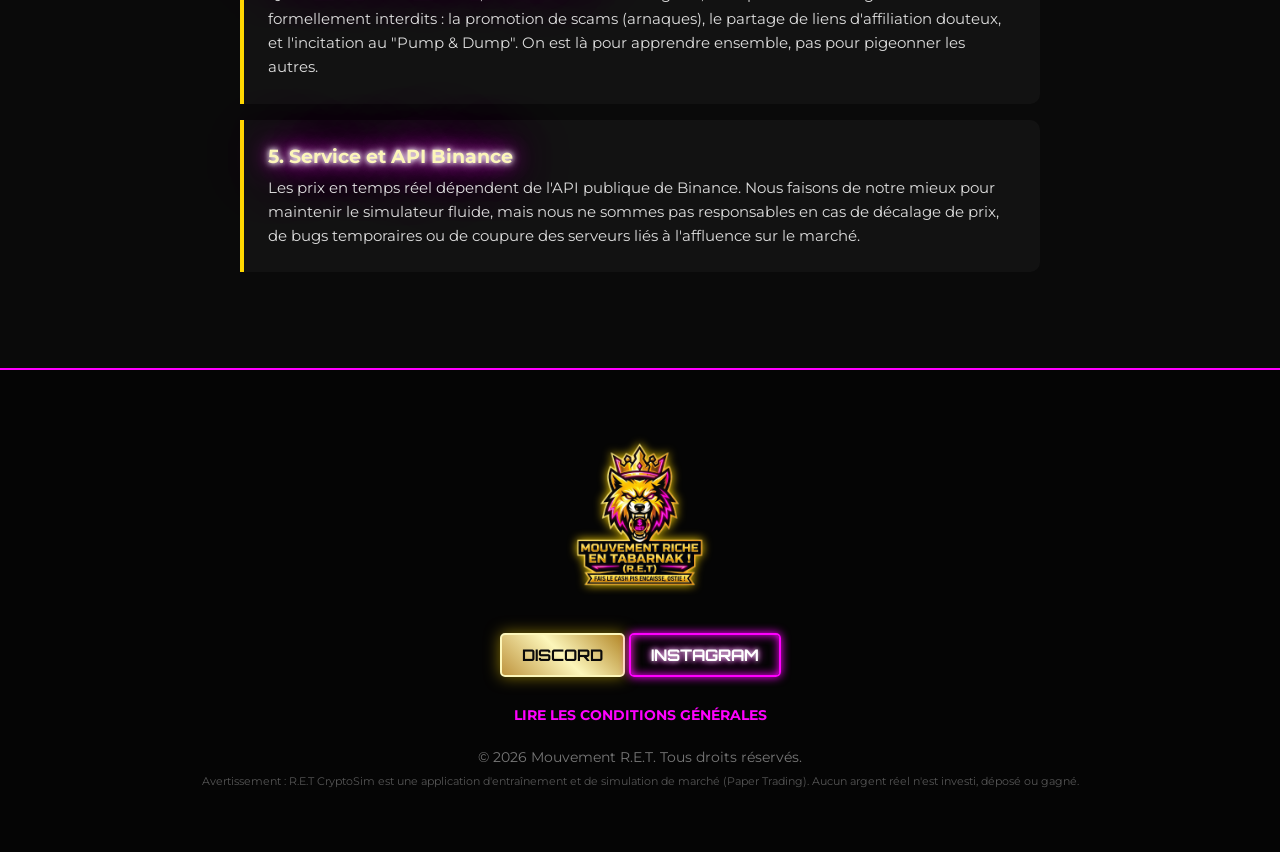
==== commit 465df9cc: "Add files via upload" ====
--- a/index.html
+++ b/index.html
@@ -288,29 +288,31 @@
     <section id="tech" style="background-color: #050505;">
         <h2 class="section-title gold-text">Sous le Capot</h2>
         <div class="tech-specs">
-            <div class="spec-item">
+            <div class="spec-card">
                 <h4>API Binance</h4>
                 <p>Mise à jour toutes les 10 secondes</p>
             </div>
-            <div class="spec-item">
+            <div class="spec-card">
                 <h4>Devise Fiat</h4>
                 <p>Euros (€) - Conversion USDT auto</p>
             </div>
-            <div class="spec-item" style="min-width: 250px;">
+            <div class="spec-card">
                 <h4>Frais de Plateforme</h4>
-                <div class="exchange-selector" id="feeSelector">
-                    <button class="exchange-btn active" data-fee="0.10" onclick="updateFee(this, 'Binance')">Binance</button>
-                    <button class="exchange-btn" data-fee="0.16" onclick="updateFee(this, 'Kraken Pro')">Kraken 0.16%</button>
-                    <button class="exchange-btn" data-fee="0.26" onclick="updateFee(this, 'Kraken')">Kraken 0.26%</button>
-                    <button class="exchange-btn" data-fee="0.25" onclick="updateFee(this, 'Bitpanda Fusion')">Bitpanda Fusion</button>
-                    <button class="exchange-btn" data-fee="1.49" onclick="updateFee(this, 'Bitpanda')">Bitpanda</button>
-                    <button class="exchange-btn" data-fee="0.99" onclick="updateFee(this, 'Revolut Premium')">Revolut Premium</button>
-                    <button class="exchange-btn" data-fee="1.49" onclick="updateFee(this, 'Revolut')">Revolut</button>
+                <div style="margin: 1.5rem 0;">
+                    <select class="premium-select" id="feeSelect" onchange="updateFeeSelect(this)">
+                        <option value="0.10" data-platform="Binance">Binance (0.10%)</option>
+                        <option value="0.16" data-platform="Kraken Pro">Kraken Pro (0.16%)</option>
+                        <option value="0.26" data-platform="Kraken">Kraken (0.26%)</option>
+                        <option value="0.25" data-platform="Bitpanda Fusion">Bitpanda Fusion (0.25%)</option>
+                        <option value="1.49" data-platform="Bitpanda">Bitpanda (1.49%)</option>
+                        <option value="0.99" data-platform="Revolut Premium">Revolut Premium (0.99%)</option>
+                        <option value="1.49" data-platform="Revolut">Revolut (1.49%)</option>
+                    </select>
                 </div>
                 <p class="fee-display"><span id="currentFee">0.10</span>%</p>
-                <p id="platformName" style="font-size: 0.8rem; color: #777;">Commission standard Binance</p>
-            </div>
-            <div class="spec-item">
+                <p id="platformName" style="font-size: 0.7rem; color: #777;">Commission Binance</p>
+            </div>
+            <div class="spec-card">
                 <h4>Mode Immersif</h4>
                 <p>Expérience Premium Plein Écran</p>
             </div>
@@ -431,15 +433,13 @@
             })();
 
             // Fee Selector Logic
-            function updateFee(btn, platform) {
-                // Update buttons
-                document.querySelectorAll('.exchange-btn').forEach(b => b.classList.remove('active'));
-                btn.classList.add('active');
-
-                // Update text
-                const fee = btn.getAttribute('data-fee');
+            function updateFeeSelect(select) {
+                const option = select.options[select.selectedIndex];
+                const fee = select.value;
+                const platform = option.getAttribute('data-platform');
+
                 document.getElementById('currentFee').innerText = fee;
-                document.getElementById('platformName').innerText = `Commission standard ${platform}`;
+                document.getElementById('platformName').innerText = `Commission ${platform}`;
             }
         </script>
     </main>
--- a/theme.css
+++ b/theme.css
@@ -293,6 +293,37 @@
     line-height: 1.5;
 }
 
+/* Premium Select Styling */
+.premium-select {
+    background: rgba(255, 255, 255, 0.05);
+    border: 1px solid var(--border-color);
+    color: var(--gold-light);
+    padding: 12px 20px;
+    border-radius: 12px;
+    font-family: 'Orbitron', sans-serif;
+    font-size: 0.85rem;
+    cursor: pointer;
+    width: 100%;
+    max-width: 280px;
+    transition: var(--transition-fast);
+    outline: none;
+    appearance: none;
+    background-image: url("data:image/svg+xml;charset=UTF-8,%3csvg xmlns='http://www.w3.org/2000/svg' viewBox='0 0 24 24' fill='none' stroke='%23ffd700' stroke-width='2' stroke-linecap='round' stroke-linejoin='round'%3e%3cpolyline points='6 9 12 15 18 9'%3e%3c/polyline%3e%3c/svg%3e");
+    background-repeat: no-repeat;
+    background-position: right 15px center;
+    background-size: 15px;
+}
+
+.premium-select:hover, .premium-select:focus {
+    border-color: var(--gold-main);
+    box-shadow: 0 0 15px rgba(255, 215, 0, 0.2);
+}
+
+.premium-select option {
+    background: #111;
+    color: #fff;
+}
+
 /* --- Global Radio Player Widget --- */
 .radio-player-widget {
     position: fixed;
@@ -521,97 +552,50 @@
     }
 }
 
-/* Exchange Selector */
-.exchange-selector {
+/* Tech Specs Redesign */
+.tech-specs {
     display: grid;
-    grid-template-columns: repeat(2, 1fr);
-    gap: 12px;
-    margin: 2rem 0;
-}
-
-.exchange-btn {
-    background: rgba(255, 255, 255, 0.03);
-    backdrop-filter: blur(10px);
-    border: 1px solid rgba(255, 215, 0, 0.1);
-    color: #94a3b8;
-    padding: 15px 10px;
-    border-radius: 12px;
-    cursor: pointer;
-    font-family: 'Orbitron', sans-serif;
-    font-size: 0.75rem;
-    font-weight: 700;
-    text-transform: uppercase;
-    letter-spacing: 1px;
-    transition: all 0.4s cubic-bezier(0.175, 0.885, 0.32, 1.275);
-    position: relative;
-    overflow: hidden;
-    display: flex;
-    align-items: center;
-    justify-content: center;
-    gap: 8px;
-}
-
-.exchange-btn::after {
-    content: '';
-    position: absolute;
-    top: -50%;
-    left: -60%;
-    width: 20%;
-    height: 200%;
-    background: rgba(255, 255, 255, 0.1);
-    transform: rotate(30deg);
-    transition: 0s;
-}
-
-.exchange-btn:hover::after {
-    left: 140%;
-    transition: 0.6s;
-}
-
-.exchange-btn:hover {
-    border-color: var(--neon-pink);
-    color: #fff;
-    transform: translateY(-3px);
-    box-shadow: 0 5px 15px rgba(255, 0, 255, 0.3);
-}
-
-.exchange-btn.active {
-    background: linear-gradient(135deg, rgba(255, 215, 0, 0.15), rgba(255, 0, 255, 0.05));
+    grid-template-columns: repeat(auto-fit, minmax(250px, 1fr));
+    gap: 2rem;
+    padding: 2rem 0;
+}
+
+.spec-card {
+    background: rgba(15, 15, 15, 0.6);
+    border: 1px solid var(--border-color);
+    padding: 2rem;
+    border-radius: 15px;
+    text-align: center;
+    transition: var(--transition-fast);
+}
+
+.spec-card:hover {
     border-color: var(--gold-main);
-    color: var(--gold-light);
-    box-shadow: 
-        0 0 25px rgba(255, 215, 0, 0.2),
-        inset 0 0 15px rgba(255, 215, 0, 0.1);
-    transform: scale(1.02);
-}
-
-.exchange-btn.active::before {
-    content: '';
-    width: 6px;
-    height: 6px;
-    background: var(--gold-main);
-    border-radius: 50%;
-    box-shadow: 0 0 12px var(--gold-main);
-    animation: pulse-gold 2s infinite;
-}
-
-@keyframes pulse-gold {
-    0% { transform: scale(1); opacity: 1; }
-    50% { transform: scale(1.5); opacity: 0.7; }
-    100% { transform: scale(1); opacity: 1; }
+    background: rgba(255, 215, 0, 0.05);
+}
+
+.spec-card h4 {
+    color: var(--gold-main);
+    margin-bottom: 1rem;
+    font-size: 1.1rem;
+}
+
+.spec-card p {
+    color: #ccc;
+    font-size: 0.9rem;
 }
 
 .fee-display {
-    font-size: 2rem;
+    font-size: 2.2rem;
     font-weight: 900;
     color: var(--neon-pink);
     text-shadow: 0 0 15px var(--neon-pink);
-    margin: 15px 0 5px 0;
+    margin: 1rem 0 0.5rem 0;
     font-family: 'Orbitron', sans-serif;
 }
 
-@media (min-width: 480px) {
-    .exchange-selector {
+@media (min-width: 1024px) {
+    .tech-specs {
         grid-template-columns: repeat(4, 1fr);
     }
 }
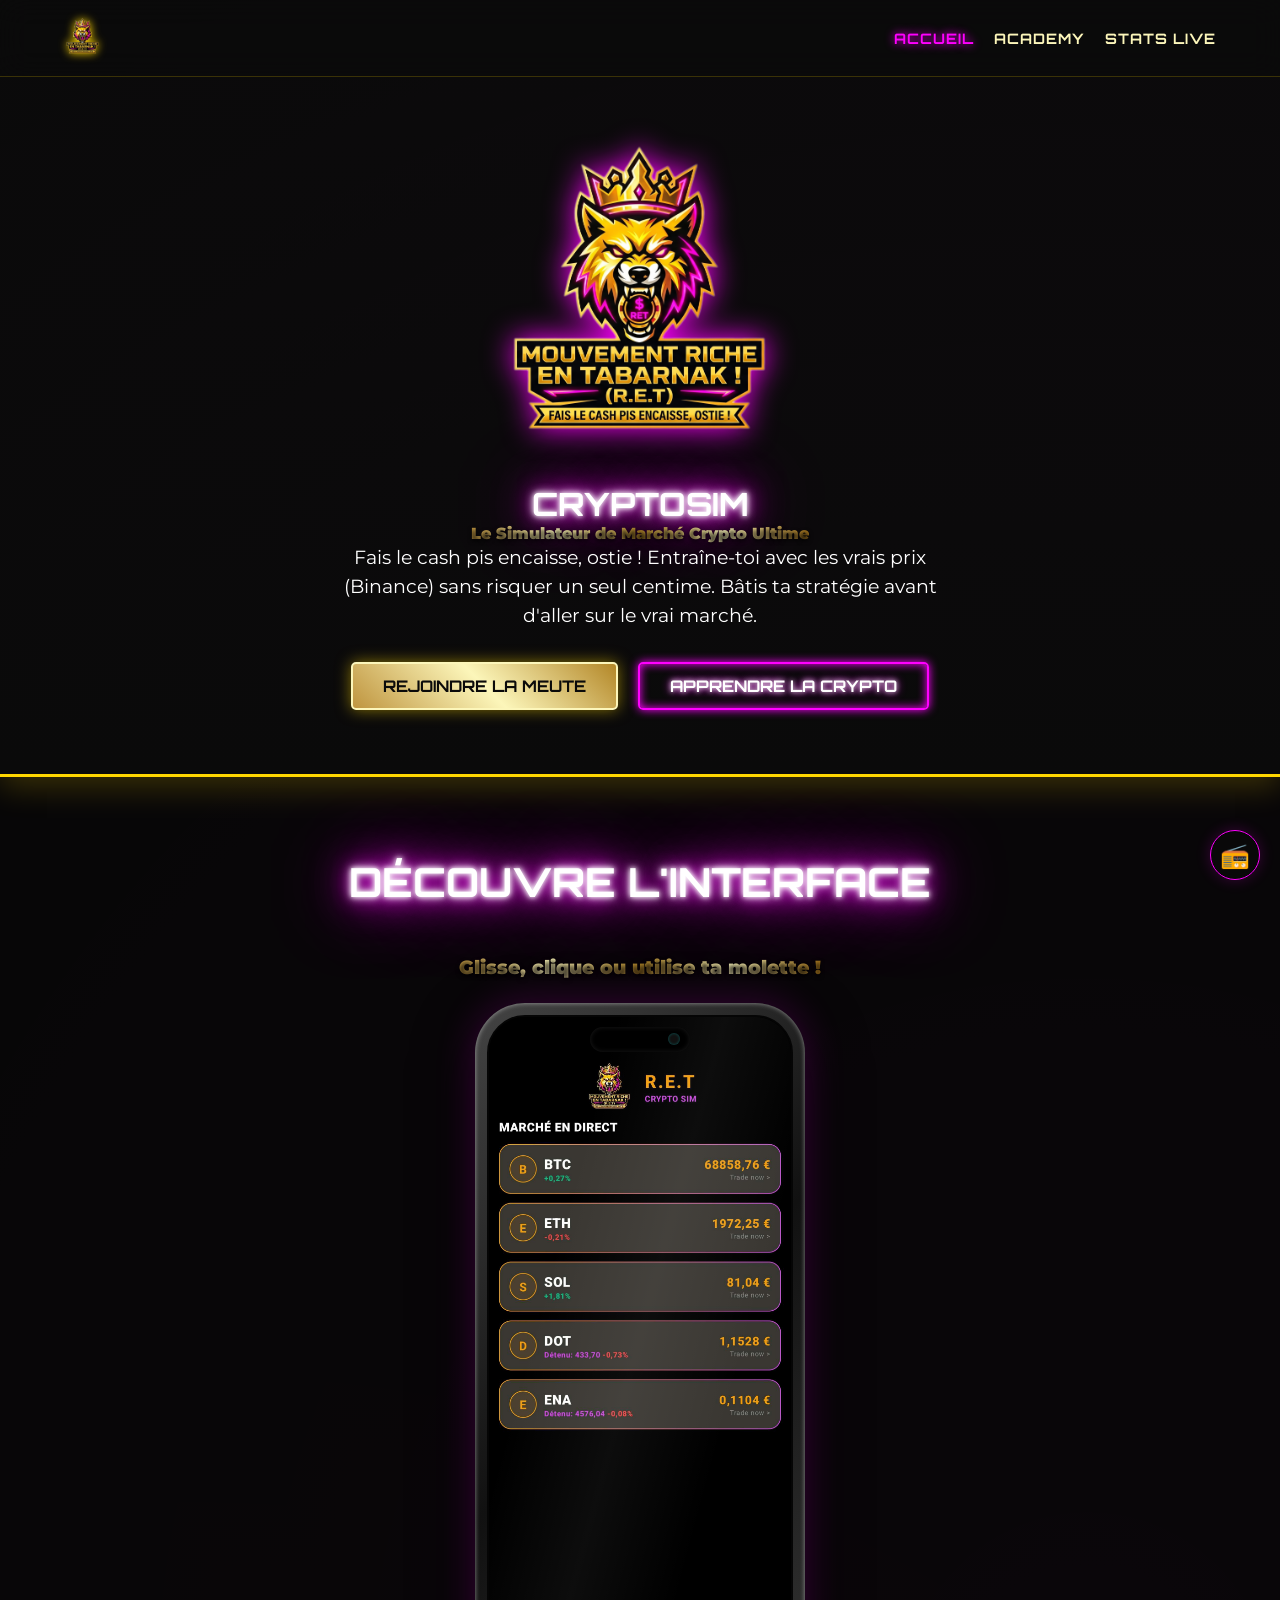
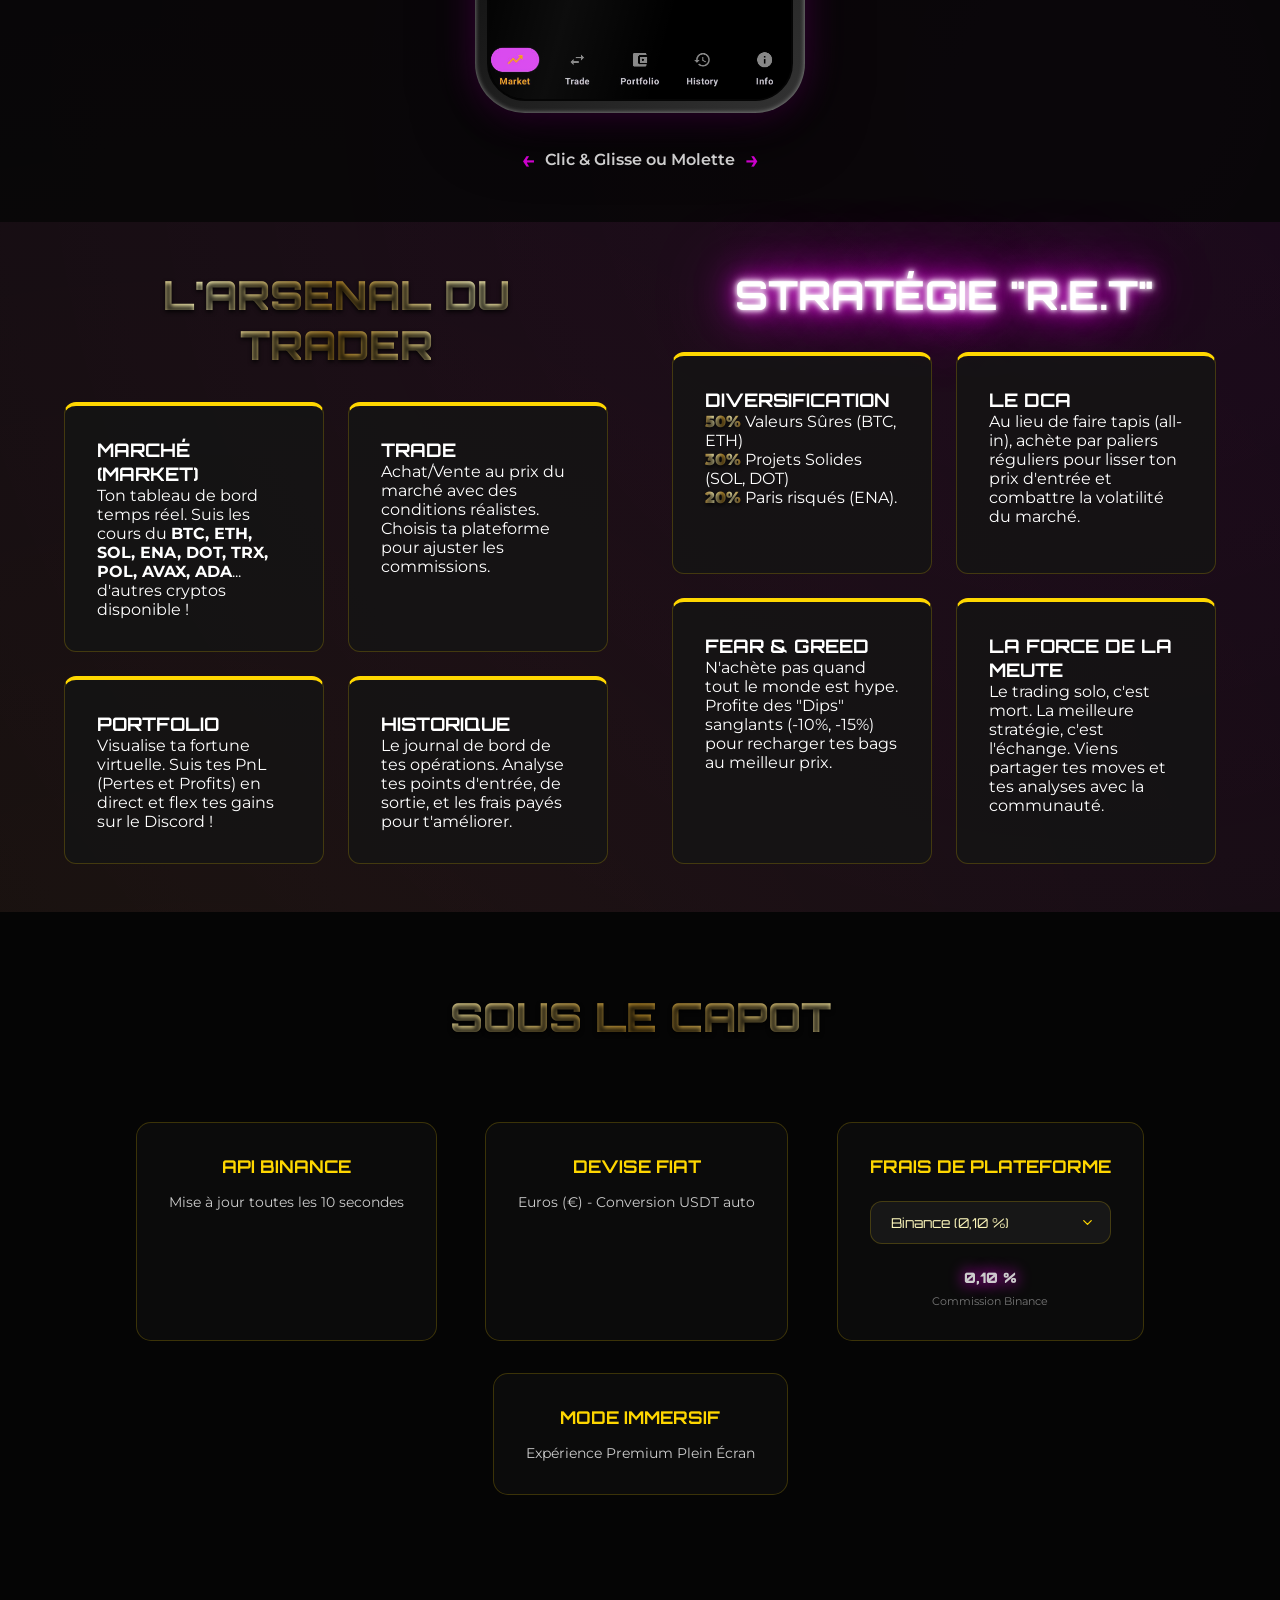
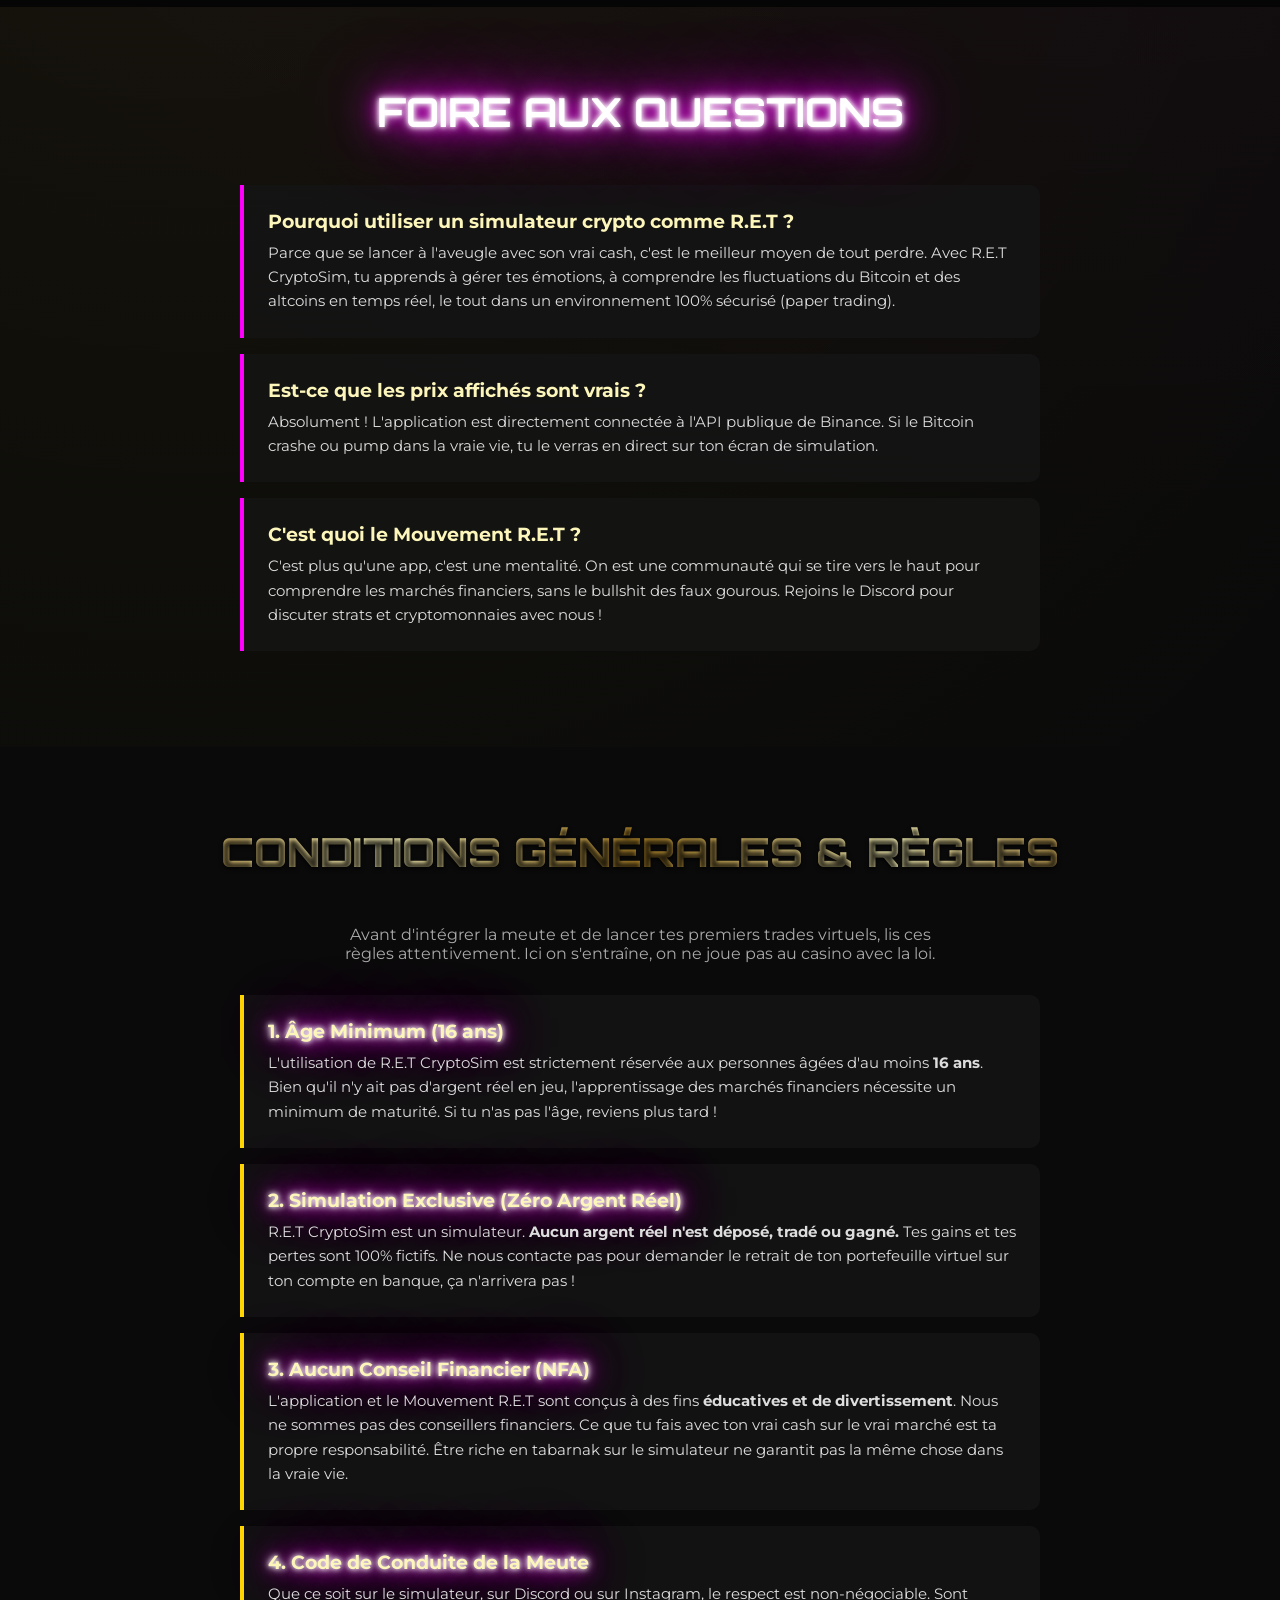
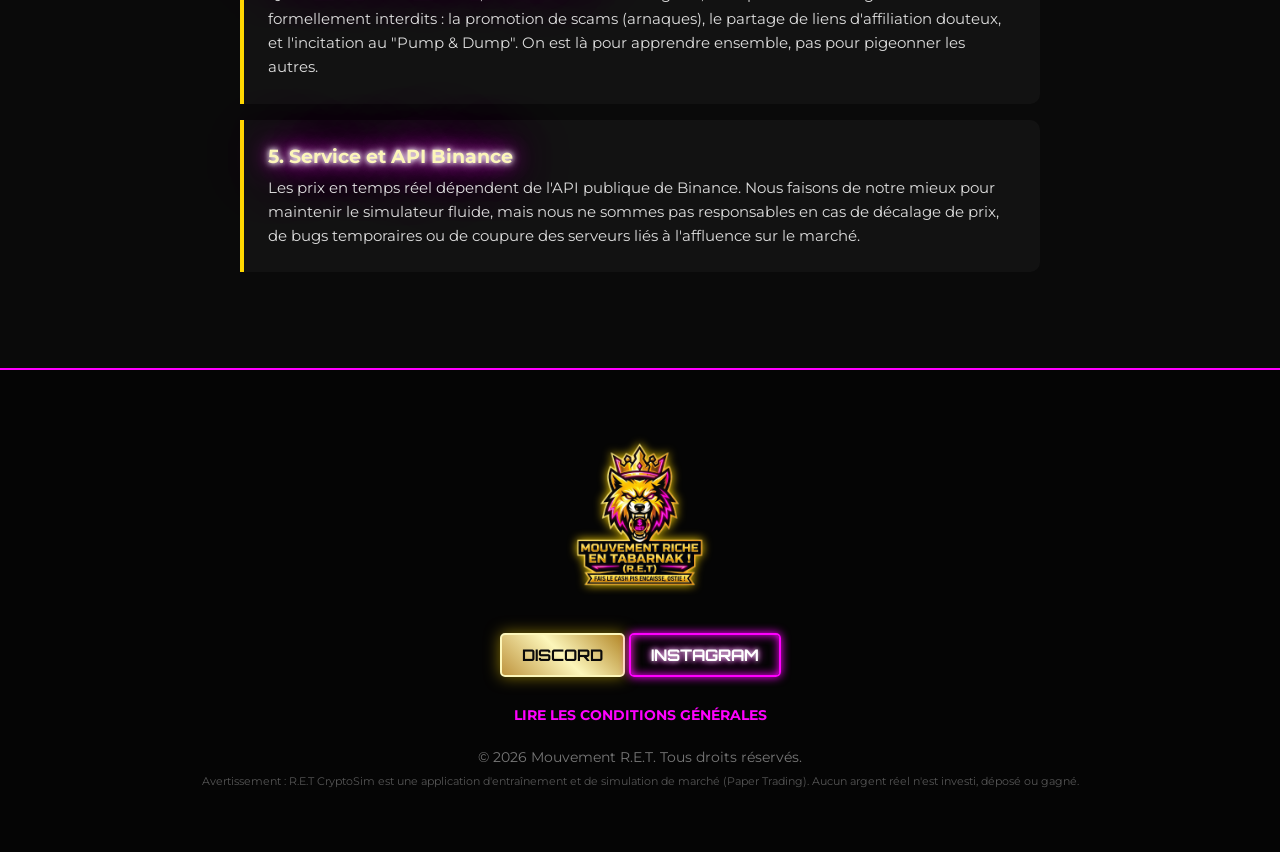
==== commit 573e04fe: "Add files via upload" ====
--- a/index.html
+++ b/index.html
@@ -1,5 +1,5 @@
 <!DOCTYPE html>
-<html lang="fr">
+<html lang="fr-FR">
 <head>
     <meta charset="UTF-8">
     <meta name="viewport" content="width=device-width, initial-scale=1.0">
@@ -11,12 +11,72 @@
     <meta name="description" content="Deviens Riche en Tabarnak sans risquer ton loyer. R.E.T CryptoSim est le simulateur ultime pour s'entraîner au trading de cryptos (BTC, ETH, SOL) avec les vrais prix Binance en temps réel.">
     <meta name="keywords" content="R.E.T CryptoSim, simulateur crypto, simulation trading, prix binance temps réel, apprendre trading crypto, riche en tabarnak, portefeuille crypto virtuel">
     <meta name="author" content="Mouvement R.E.T">
+    <meta name="robots" content="index, follow">
+    <link rel="canonical" href="https://mret.fr/">
+
+    <!-- Optimisation Géographique / GEO-Targeting France & Europe -->
+    <meta name="geo.region" content="FR" />
+    <meta name="geo.placename" content="Paris" />
+    <meta name="geo.position" content="48.8566;2.3522" />
+    <meta name="ICBM" content="48.8566, 2.3522" />
+
+    <!-- Balises Hreflang pour le ciblage multilingue/multi-région -->
+    <link rel="alternate" hreflang="fr-FR" href="https://mret.fr/" />
+    <link rel="alternate" hreflang="fr-BE" href="https://mret.fr/" />
+    <link rel="alternate" hreflang="fr-CH" href="https://mret.fr/" />
+    <link rel="alternate" hreflang="x-default" href="https://mret.fr/" />
+
+    <!-- Schema.org JSON-LD pour le SEO et Réf IA (Optimisé Europe/France) -->
+    <script type="application/ld+json">
+    {
+      "@context": "https://schema.org",
+      "@type": "SoftwareApplication",
+      "name": "R.E.T CryptoSim",
+      "applicationCategory": "FinanceApplication",
+      "operatingSystem": "Web",
+      "description": "Simulateur de trading crypto réaliste branché sur les prix de Binance en temps réel. Entraînez-vous sans risque.",
+      "url": "https://mret.fr/",
+      "inLanguage": "fr-FR",
+      "areaServed": [
+        {
+          "@type": "Country",
+          "name": "France"
+        },
+        {
+          "@type": "Country",
+          "name": "Belgium"
+        },
+        {
+          "@type": "Country",
+          "name": "Switzerland"
+        },
+        {
+          "@type": "Continent",
+          "name": "Europe"
+        }
+      ],
+      "author": {
+        "@type": "Organization",
+        "name": "Mouvement R.E.T",
+        "url": "https://mret.fr/"
+      },
+      "offers": {
+        "@type": "Offer",
+        "price": "0",
+        "priceCurrency": "EUR"
+      }
+    }
+    </script>
 
     <meta property="og:type" content="website">
     <meta property="og:url" content="https://mret.fr/"> 
     <meta property="og:title" content="R.E.T CryptoSim - Entraîne-toi au trading crypto">
     <meta property="og:description" content="Simule tes trades avec les vrais prix du marché. Zéro perte, 100% adrénaline. Rejoins la meute !">
     <meta property="og:image" content="https://mret.fr/RET01.png"> 
+    <meta property="og:locale" content="fr_FR" />
+    <meta property="og:locale:alternate" content="fr_BE" />
+    <meta property="og:locale:alternate" content="fr_CH" />
+    <meta property="og:locale:alternate" content="en_GB" />
     <meta name="twitter:card" content="summary_large_image">
     <meta name="twitter:title" content="R.E.T CryptoSim">
     <meta name="twitter:description" content="Fais le cash pis encaisse. Le simulateur crypto réaliste branché sur Binance.">
@@ -300,16 +360,16 @@
                 <h4>Frais de Plateforme</h4>
                 <div style="margin: 1.5rem 0;">
                     <select class="premium-select" id="feeSelect" onchange="updateFeeSelect(this)">
-                        <option value="0.10" data-platform="Binance">Binance (0.10%)</option>
-                        <option value="0.16" data-platform="Kraken Pro">Kraken Pro (0.16%)</option>
-                        <option value="0.26" data-platform="Kraken">Kraken (0.26%)</option>
-                        <option value="0.25" data-platform="Bitpanda Fusion">Bitpanda Fusion (0.25%)</option>
-                        <option value="1.49" data-platform="Bitpanda">Bitpanda (1.49%)</option>
-                        <option value="0.99" data-platform="Revolut Premium">Revolut Premium (0.99%)</option>
-                        <option value="1.49" data-platform="Revolut">Revolut (1.49%)</option>
+                        <option value="0.10" data-platform="Binance">Binance (0,10 %)</option>
+                        <option value="0.16" data-platform="Kraken Pro">Kraken Pro (0,16 %)</option>
+                        <option value="0.26" data-platform="Kraken">Kraken (0,26 %)</option>
+                        <option value="0.25" data-platform="Bitpanda Fusion">Bitpanda Fusion (0,25 %)</option>
+                        <option value="1.49" data-platform="Bitpanda">Bitpanda (1,49 %)</option>
+                        <option value="0.99" data-platform="Revolut Premium">Revolut Premium (0,99 %)</option>
+                        <option value="1.49" data-platform="Revolut">Revolut (1,49 %)</option>
                     </select>
                 </div>
-                <p class="fee-display"><span id="currentFee">0.10</span>%</p>
+                <p class="fee-display"><span id="currentFee">0,10</span>&nbsp;%</p>
                 <p id="platformName" style="font-size: 0.7rem; color: #777;">Commission Binance</p>
             </div>
             <div class="spec-card">
@@ -435,10 +495,11 @@
             // Fee Selector Logic
             function updateFeeSelect(select) {
                 const option = select.options[select.selectedIndex];
-                const fee = select.value;
+                const fee = parseFloat(select.value);
                 const platform = option.getAttribute('data-platform');
-
-                document.getElementById('currentFee').innerText = fee;
+                const formattedFee = fee.toLocaleString('fr-FR', { minimumFractionDigits: 2, maximumFractionDigits: 2 });
+
+                document.getElementById('currentFee').innerText = formattedFee;
                 document.getElementById('platformName').innerText = `Commission ${platform}`;
             }
         </script>
--- a/theme.css
+++ b/theme.css
@@ -96,6 +96,19 @@
     color: var(--neon-pink);
     text-shadow: 0 0 10px var(--neon-pink);
 }
+
+@keyframes nav-alarm-pulse {
+    0% { transform: scale(1); color: var(--gold-light); text-shadow: none; }
+    50% { transform: scale(1.1); color: #ff3333; text-shadow: 0 0 15px #ff3333, 0 0 30px #ff0000; }
+    100% { transform: scale(1); color: var(--gold-light); text-shadow: none; }
+}
+
+.nav-link.alarm-active {
+    animation: nav-alarm-pulse 0.8s infinite !important;
+    position: relative;
+    z-index: 1001;
+}
+
 
 /* Buttons */
 .btn {
@@ -260,6 +273,9 @@
     font-weight: 800;
     font-size: 0.95rem;
 }
+
+.trend-up { color: #00ff00; }
+.trend-down { color: #ff3333; }
 
 /* Forms & Inputs */
 .input-group {
@@ -524,33 +540,6 @@
     }
 }
 
-/* Binance Sticky Bar */
-.binance-sticky {
-    position: fixed;
-    bottom: 0;
-    left: 0;
-    right: 0;
-    background: rgba(10, 10, 10, 0.98);
-    backdrop-filter: blur(15px);
-    border-top: 1px solid var(--gold-main);
-    padding: 12px 20px;
-    display: flex;
-    justify-content: center;
-    align-items: center;
-    gap: 20px;
-    z-index: 1000;
-    box-shadow: 0 -10px 40px rgba(0,0,0,0.8);
-    min-height: 70px;
-}
-
-@media (max-width: 768px) {
-    .binance-sticky {
-        flex-direction: column;
-        text-align: center;
-        gap: 12px;
-        padding: 15px 20px;
-    }
-}
 
 /* Tech Specs Redesign */
 .tech-specs {
@@ -599,3 +588,239 @@
         grid-template-columns: repeat(4, 1fr);
     }
 }
+/* =========================================
+   LIST VIEW SYSTEM (TERMINAL MODE)
+   ========================================= */
+
+.view-controls {
+    display: flex;
+    gap: 10px;
+    margin-left: auto;
+}
+
+.view-btn {
+    background: rgba(255, 255, 255, 0.05);
+    border: 1px solid var(--border-color);
+    color: #94a3b8;
+    width: 40px;
+    height: 40px;
+    border-radius: 10px;
+    display: flex;
+    align-items: center;
+    justify-content: center;
+    cursor: pointer;
+    transition: var(--transition-fast);
+    font-size: 1.2rem;
+}
+
+.view-btn:hover {
+    background: rgba(255, 255, 255, 0.1);
+    color: #fff;
+    border-color: var(--neon-pink);
+}
+
+.view-btn.active {
+    background: rgba(255, 215, 0, 0.15);
+    color: var(--gold-main);
+    border-color: var(--gold-main);
+    box-shadow: 0 0 15px rgba(255, 215, 0, 0.2);
+}
+
+.list-header {
+    display: none;
+    grid-template-columns: 1.5fr 1fr 1fr 1fr 1fr 0.5fr;
+    padding: 15px 25px;
+    background: rgba(255, 255, 255, 0.03);
+    border: 1px solid var(--border-color);
+    border-bottom: none;
+    border-radius: 15px 15px 0 0;
+    font-size: 0.75rem;
+    font-weight: 800;
+    color: var(--gold-main);
+    text-transform: uppercase;
+    letter-spacing: 1.5px;
+    font-family: 'Orbitron', sans-serif;
+    margin-top: 10px;
+}
+
+.list-mode-active .list-header {
+    display: grid;
+}
+
+.charts-column.list-mode {
+    grid-template-columns: 1fr !important;
+    gap: 0 !important;
+    align-content: start !important;
+    background: rgba(20, 20, 20, 0.4);
+    backdrop-filter: blur(10px);
+    border-radius: 15px;
+    border: 1px solid var(--border-color);
+    overflow: hidden;
+    box-shadow: 0 10px 40px rgba(0, 0, 0, 0.3);
+}
+
+.list-mode-active .charts-column.list-mode {
+    border-top-left-radius: 0;
+    border-top-right-radius: 0;
+}
+
+.list-mode .glass-card {
+    background: transparent !important;
+    backdrop-filter: none !important;
+    border: none !important;
+    border-bottom: 1px solid rgba(255, 255, 255, 0.05) !important;
+    border-radius: 0 !important;
+    padding: 12px 25px !important;
+    display: grid !important;
+    grid-template-columns: 1.5fr 1fr 1fr 1fr 1fr 0.5fr !important;
+    align-items: center !important;
+    gap: 15px !important;
+    margin-bottom: 0 !important;
+    box-shadow: none !important;
+    width: 100% !important;
+    transition: background 0.2s !important;
+}
+
+.list-mode .glass-card:last-child {
+    border-bottom: none !important;
+}
+
+.list-mode .glass-card:hover {
+    background: rgba(255, 215, 0, 0.05) !important;
+}
+
+.list-mode .crypto-title {
+    grid-column: 1;
+    font-size: 0.9rem !important;
+    color: #fff !important;
+    display: flex !important;
+    align-items: center !important;
+    gap: 8px !important;
+    margin: 0 !important;
+    white-space: nowrap;
+    overflow: hidden;
+}
+
+.list-mode .crypto-price {
+    grid-column: 2;
+    font-size: 0.95rem !important;
+    margin: 0 !important;
+    font-weight: 700 !important;
+    color: var(--gold-light) !important;
+}
+
+.list-mode .list-mode-data {
+    display: block !important;
+    font-family: 'Montserrat', sans-serif;
+    font-weight: 600;
+    font-size: 0.95rem;
+    margin: 0;
+}
+
+.list-mode .list-mode-data[id^="list-var-"] { grid-column: 3; }
+.list-mode .list-mode-data[id^="list-low-"] { grid-column: 4; }
+.list-mode .list-mode-data[id^="list-high-"] { grid-column: 5; }
+
+.list-mode .card-actions {
+    grid-column: 6;
+    display: flex !important;
+    justify-content: flex-end !important;
+    margin: 0 !important;
+    margin-bottom: 0 !important;
+}
+
+.list-mode .card-actions .chart-controls-wrapper {
+    display: none !important;
+}
+
+.list-mode .card-actions .btn-expand {
+    height: 28px !important;
+    width: 28px !important;
+    padding: 0 !important;
+    font-size: 14px !important;
+}
+
+.list-mode .chart-container,
+.list-mode .crypto-var {
+    display: none !important;
+}
+
+@media (max-width: 768px) {
+    .list-header {
+        grid-template-columns: 1fr 1fr !important;
+        padding: 12px 15px !important;
+        border-radius: 12px 12px 0 0 !important;
+    }
+    .list-header div:nth-child(2) { text-align: right; }
+
+    .list-mode .glass-card {
+        grid-template-columns: 1fr 1fr !important;
+        padding: 15px !important;
+        gap: 5px !important;
+        cursor: pointer;
+        transition: all 0.3s ease !important;
+    }
+    
+    .list-mode .glass-card.expanded {
+        padding-bottom: 15px !important;
+        background: rgba(255, 215, 0, 0.08) !important;
+    }
+
+    .list-mode .crypto-title {
+        grid-column: 1 !important;
+        font-size: 0.85rem !important;
+    }
+    
+    .list-mode .crypto-price {
+        grid-column: 2 !important;
+        text-align: right !important;
+        font-size: 1.05rem !important;
+        color: #fff !important;
+    }
+
+    .list-mode .list-mode-data[id^="list-var-"] {
+        grid-column: 2 !important;
+        display: block !important;
+        text-align: right !important;
+        font-size: 0.85rem !important;
+        margin-top: -4px;
+    }
+
+    /* Expandable Low/High prices on Mobile */
+    .list-mode .glass-card.expanded .list-mode-data[id^="list-low-"],
+    .list-mode .glass-card.expanded .list-mode-data[id^="list-high-"] {
+        display: block !important;
+        grid-row: 2;
+        margin-top: 10px;
+        font-size: 0.75rem !important;
+        color: #94a3b8;
+        font-weight: 600;
+        animation: fadeIn 0.3s ease forwards;
+    }
+
+    .list-mode .glass-card.expanded .list-mode-data[id^="list-low-"] {
+        grid-column: 1 !important;
+    }
+    .list-mode .glass-card.expanded .list-mode-data[id^="list-low-"]::before { content: 'BAS 24H: '; color: var(--gold-main); font-size: 0.65rem; }
+
+    .list-mode .glass-card.expanded .list-mode-data[id^="list-high-"] {
+        grid-column: 2 !important;
+        text-align: right !important;
+    }
+    .list-mode .glass-card.expanded .list-mode-data[id^="list-high-"]::before { content: 'HAUT 24H: '; color: var(--gold-main); font-size: 0.65rem; }
+    
+    .list-mode .card-actions,
+    .list-mode .list-mode-data[id^="list-low-"],
+    .list-mode .list-mode-data[id^="list-high-"] {
+        display: none !important;
+    }
+
+    .hide-mobile {
+        display: none !important;
+    }
+}
+
+/* Global filtering utility - high specificity to override list-mode display */
+.charts-column .glass-card.filtered-out {
+    display: none !important;
+}
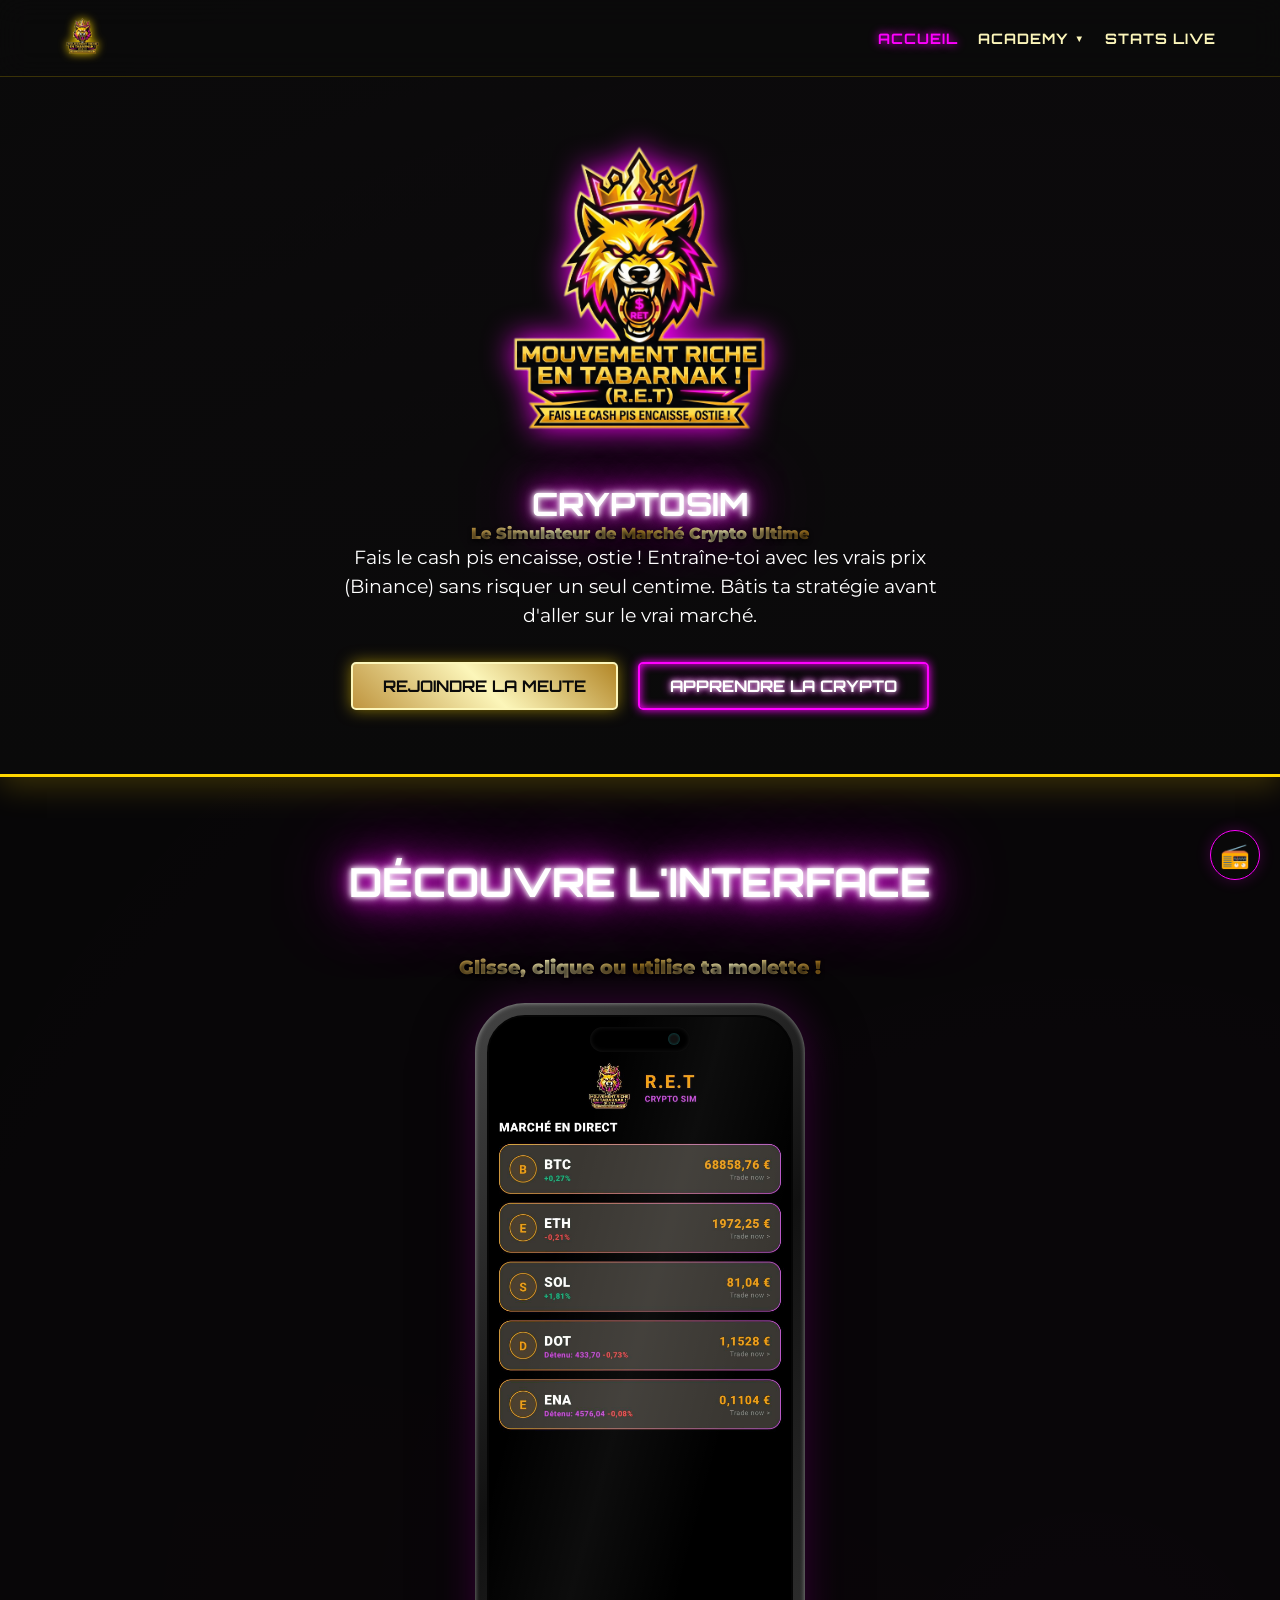
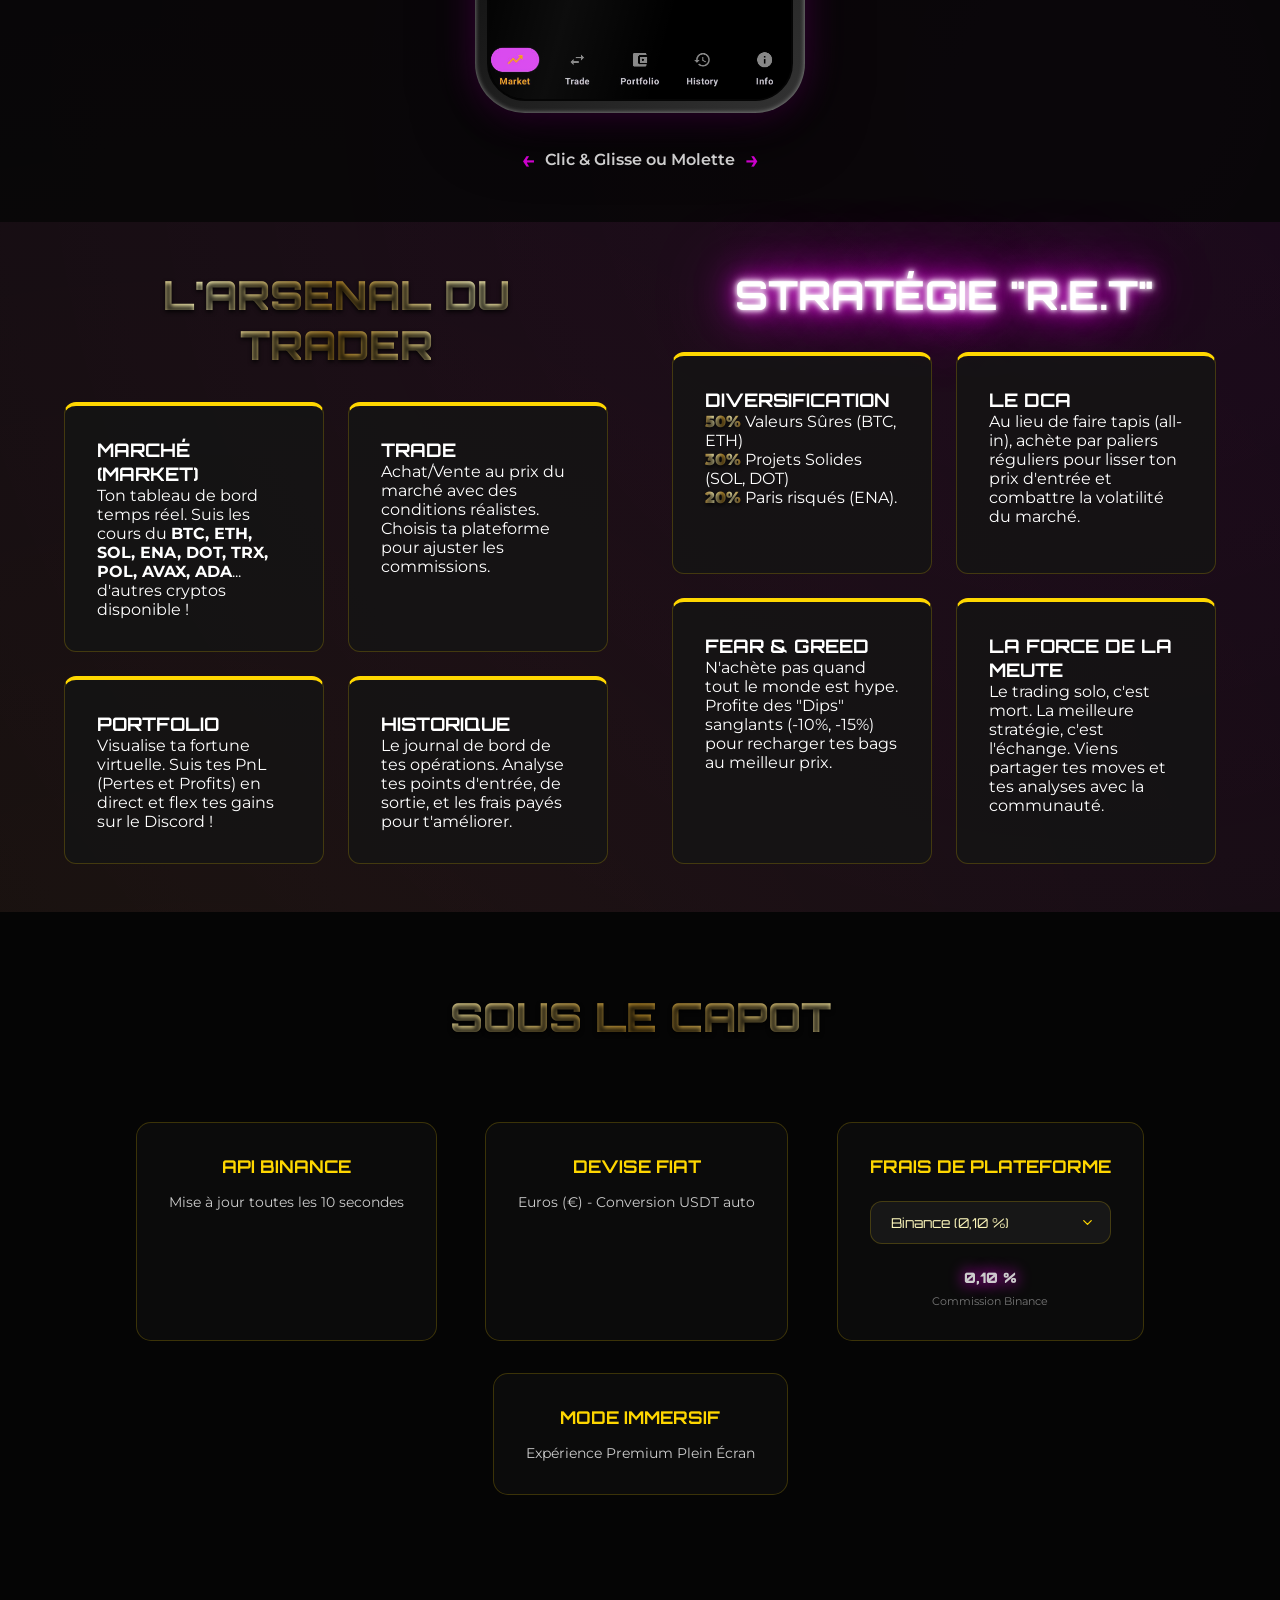
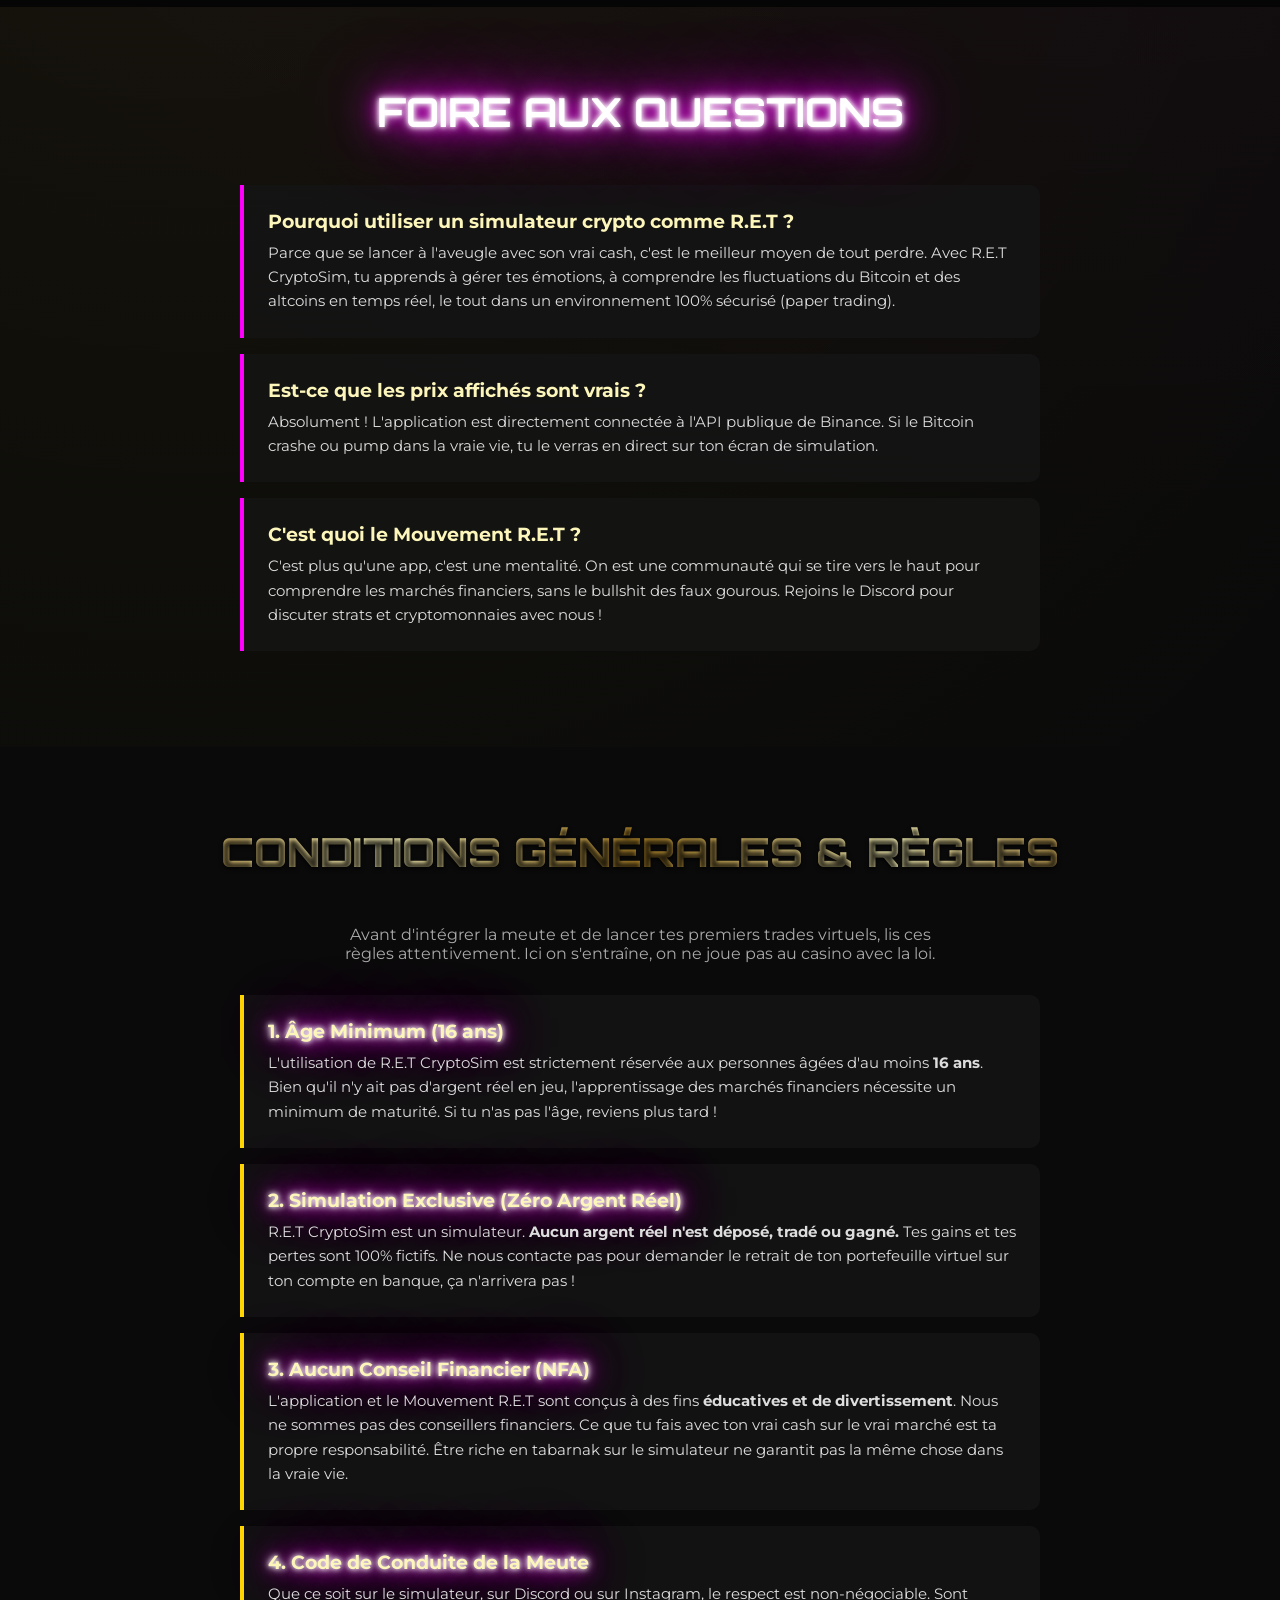
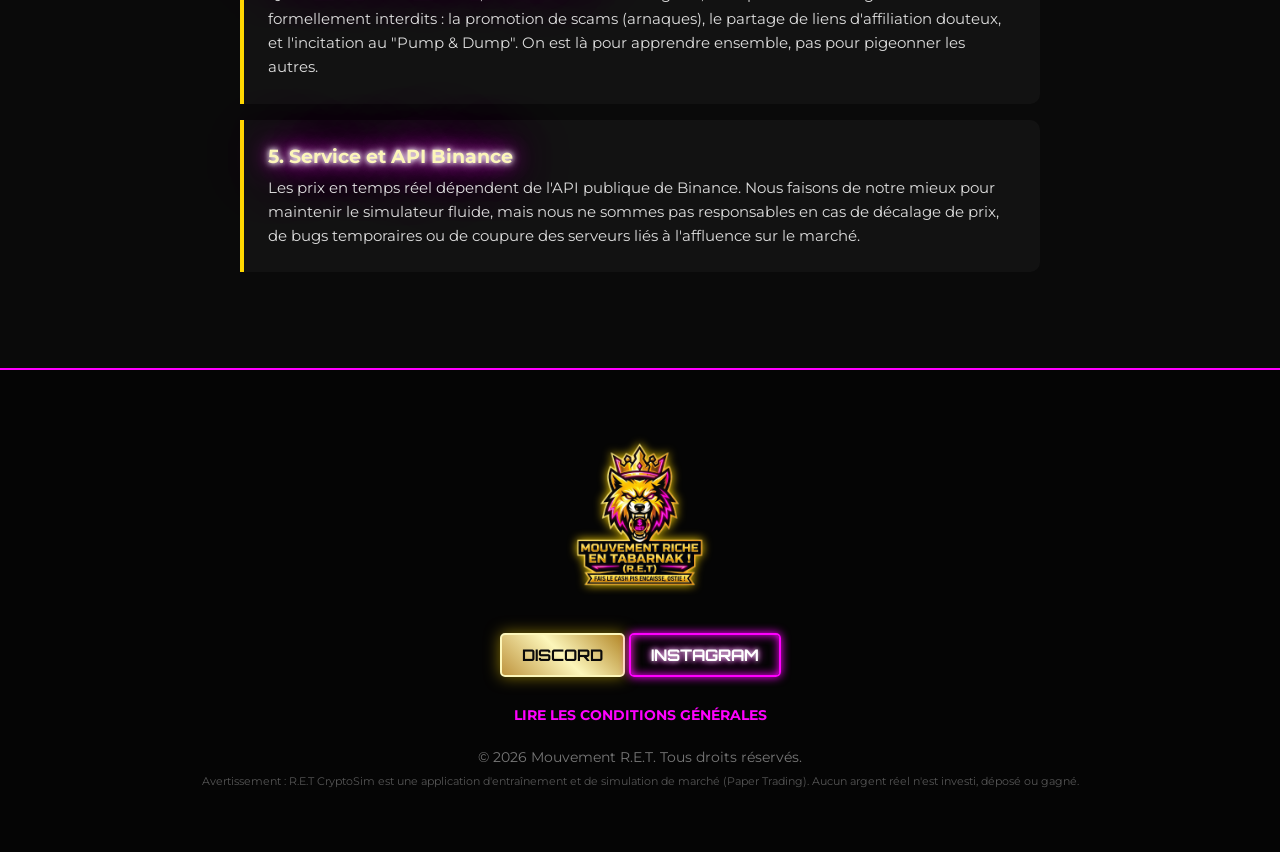
==== commit 555ba485: "Add files via upload" ====
--- a/index.html
+++ b/index.html
@@ -253,7 +253,13 @@
         <a href="index.html"><img src="RETtransp.jpg" alt="Logo R.E.T" class="nav-logo"></a>
         <div class="nav-links">
             <a href="index.html" class="nav-link active">Accueil</a>
-            <a href="academy.html" class="nav-link">Academy</a>
+            <div class="dropdown">
+                <a href="academy.html" class="nav-link dropdown-btn">Academy <span class="arrow">▼</span></a>
+                <div class="dropdown-content">
+                    <a href="academy.html">Bases Crypto</a>
+                    <a href="Crypto-Trésoreries-Entreprises.html">Trésorerie d'Entreprise</a>
+                </div>
+            </div>
             <a href="analytics.html" class="nav-link">Stats Live</a>
         </div>
     </nav>
--- a/theme.css
+++ b/theme.css
@@ -824,3 +824,106 @@
 .charts-column .glass-card.filtered-out {
     display: none !important;
 }
+
+/* Premium Dropdown Navigation Menu */
+.dropdown {
+    position: relative;
+    display: inline-block;
+}
+
+.dropdown-btn {
+    display: flex;
+    align-items: center;
+    gap: 6px;
+    cursor: pointer;
+}
+
+.dropdown-content {
+    display: none;
+    position: absolute;
+    top: 100%;
+    left: 50%;
+    transform: translateX(-50%) translateY(10px);
+    background: rgba(10, 10, 10, 0.95);
+    backdrop-filter: blur(15px);
+    border: 1px solid var(--border-color);
+    box-shadow: 0 10px 30px rgba(255, 0, 255, 0.15), 0 0 15px rgba(255, 215, 0, 0.1);
+    border-radius: 12px;
+    min-width: 240px;
+    z-index: 2000;
+    overflow: hidden;
+    transition: all 0.3s cubic-bezier(0.16, 1, 0.3, 1);
+    opacity: 0;
+    visibility: hidden;
+}
+
+.dropdown:hover .dropdown-content {
+    display: block;
+    opacity: 1;
+    visibility: visible;
+    transform: translateX(-50%) translateY(5px);
+}
+
+.dropdown-content a {
+    color: var(--gold-light);
+    padding: 14px 20px;
+    text-decoration: none;
+    display: block;
+    font-family: 'Orbitron', sans-serif;
+    font-size: 0.8rem;
+    font-weight: 700;
+    text-transform: uppercase;
+    letter-spacing: 0.5px;
+    transition: all 0.2s ease;
+    border-bottom: 1px solid rgba(255, 255, 255, 0.03);
+}
+
+.dropdown-content a:last-child {
+    border-bottom: none;
+}
+
+.dropdown-content a:hover {
+    background: rgba(255, 215, 0, 0.05);
+    color: var(--neon-pink);
+    text-shadow: 0 0 10px var(--neon-pink);
+    padding-left: 25px;
+}
+
+.dropdown .arrow {
+    font-size: 0.6rem;
+    transition: transform 0.3s ease;
+    display: inline-block;
+}
+
+.dropdown:hover .arrow {
+    transform: rotate(180deg);
+}
+
+/* Mobile responsive fixes for dropdown */
+@media (max-width: 768px) {
+    .dropdown-content {
+        position: static;
+        transform: none;
+        width: 100%;
+        background: rgba(20, 20, 20, 0.8);
+        border: none;
+        box-shadow: none;
+        border-radius: 0;
+        opacity: 1;
+        visibility: visible;
+        display: none;
+    }
+    
+    .dropdown:hover .dropdown-content {
+        display: block;
+        transform: none;
+    }
+    
+    .dropdown-content a {
+        padding-left: 30px;
+    }
+    
+    .dropdown-content a:hover {
+        padding-left: 35px;
+    }
+}
